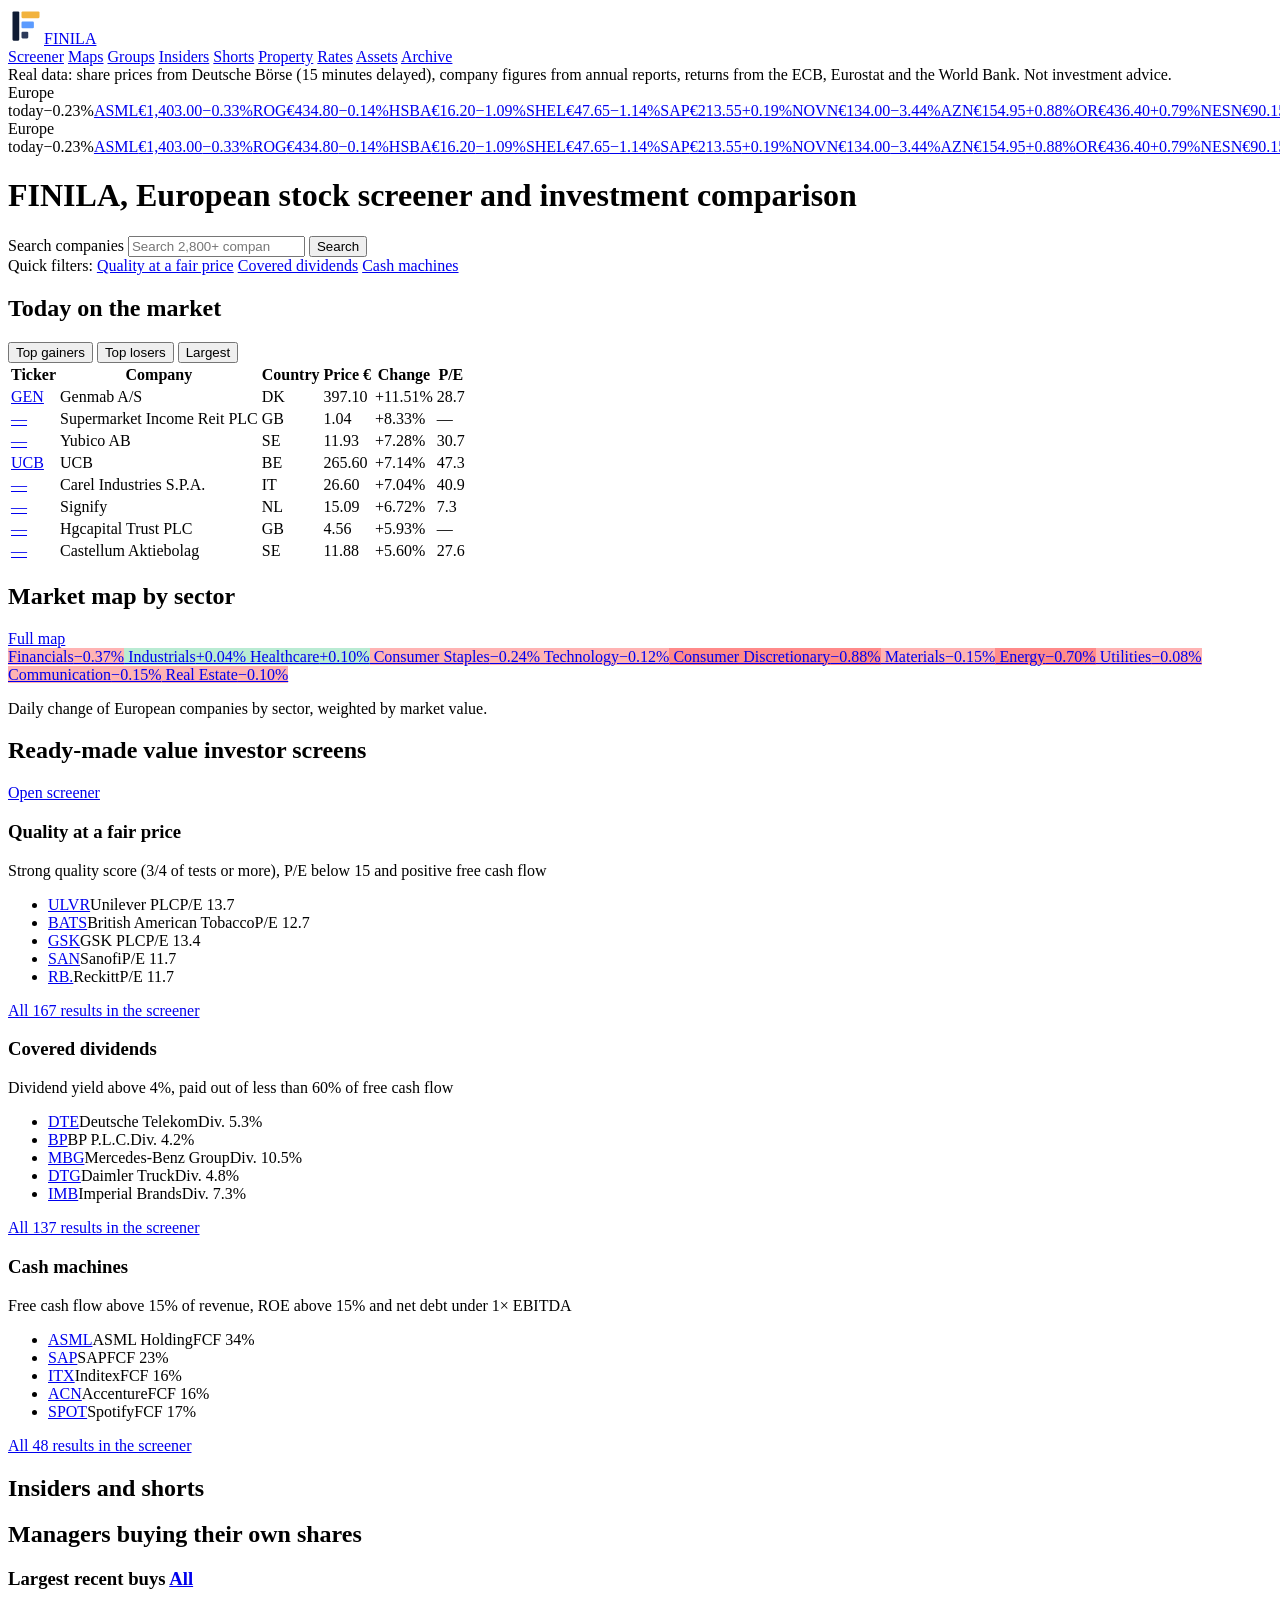
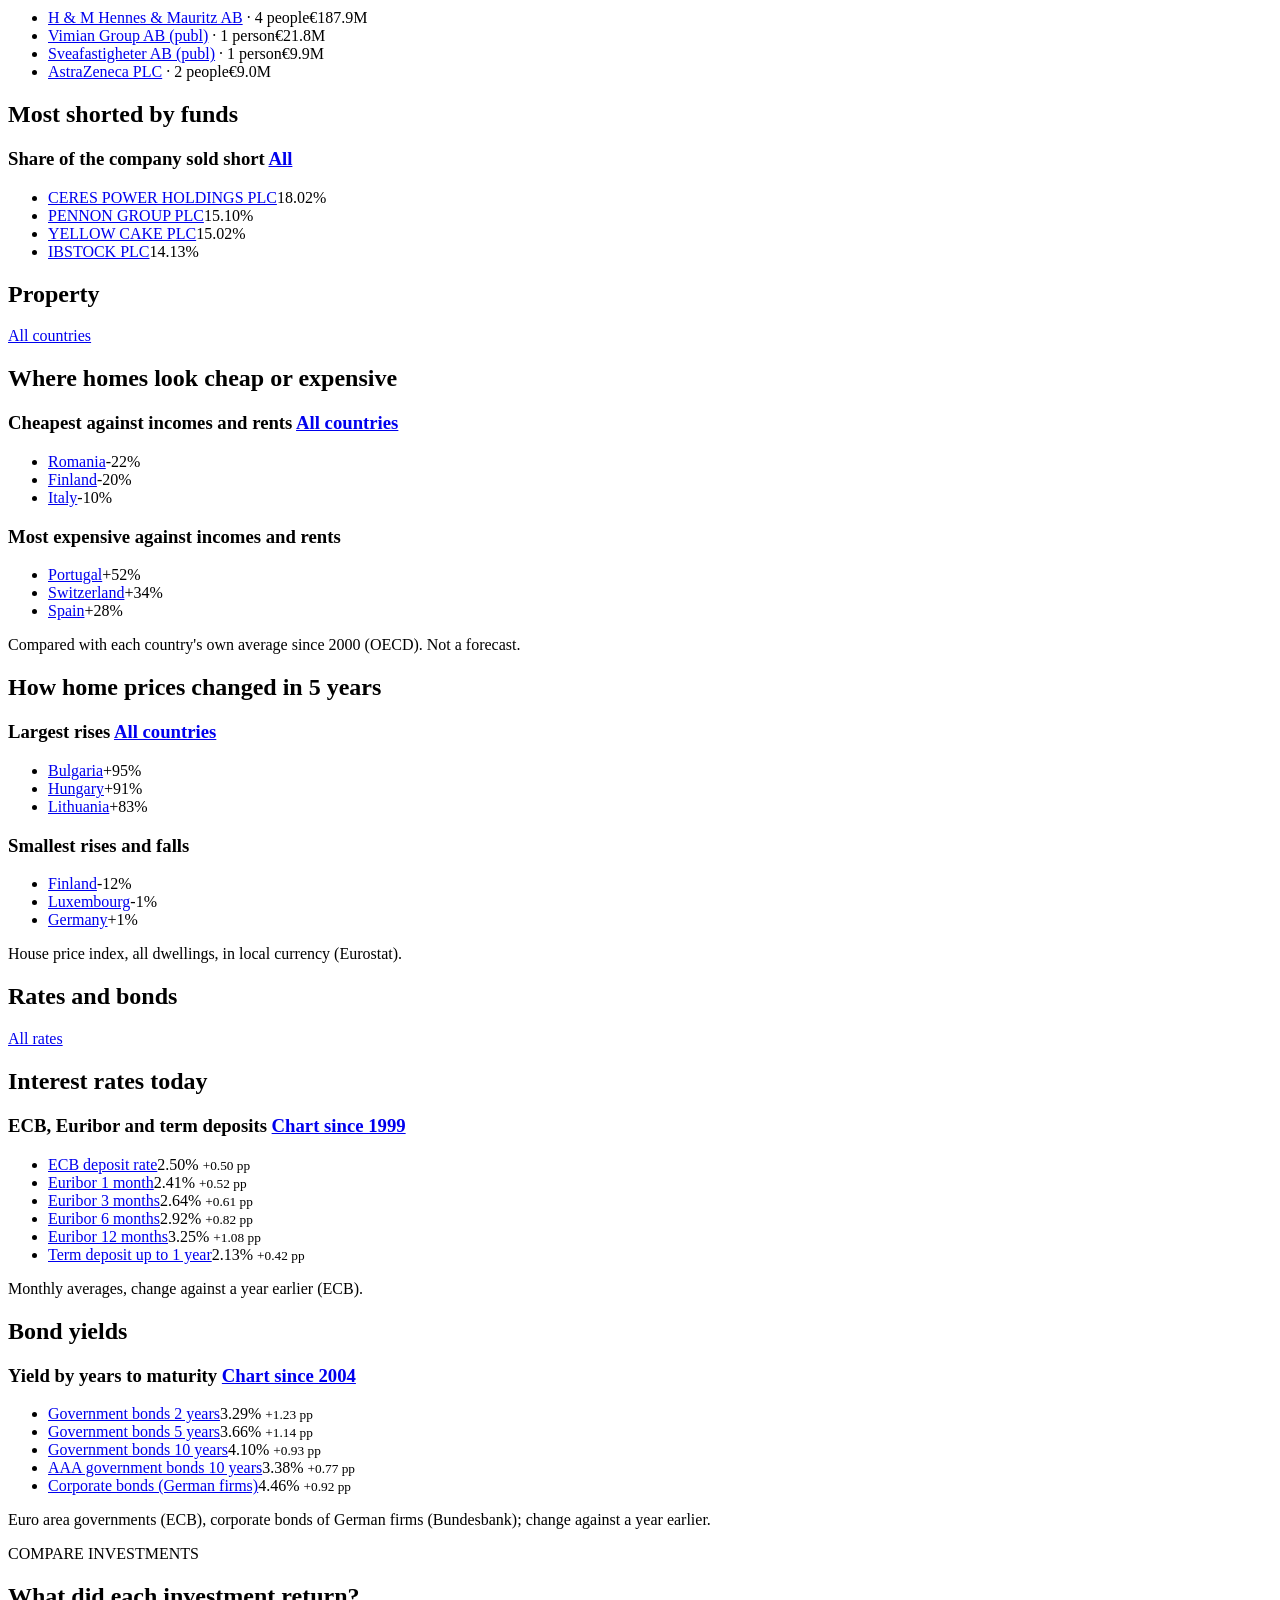
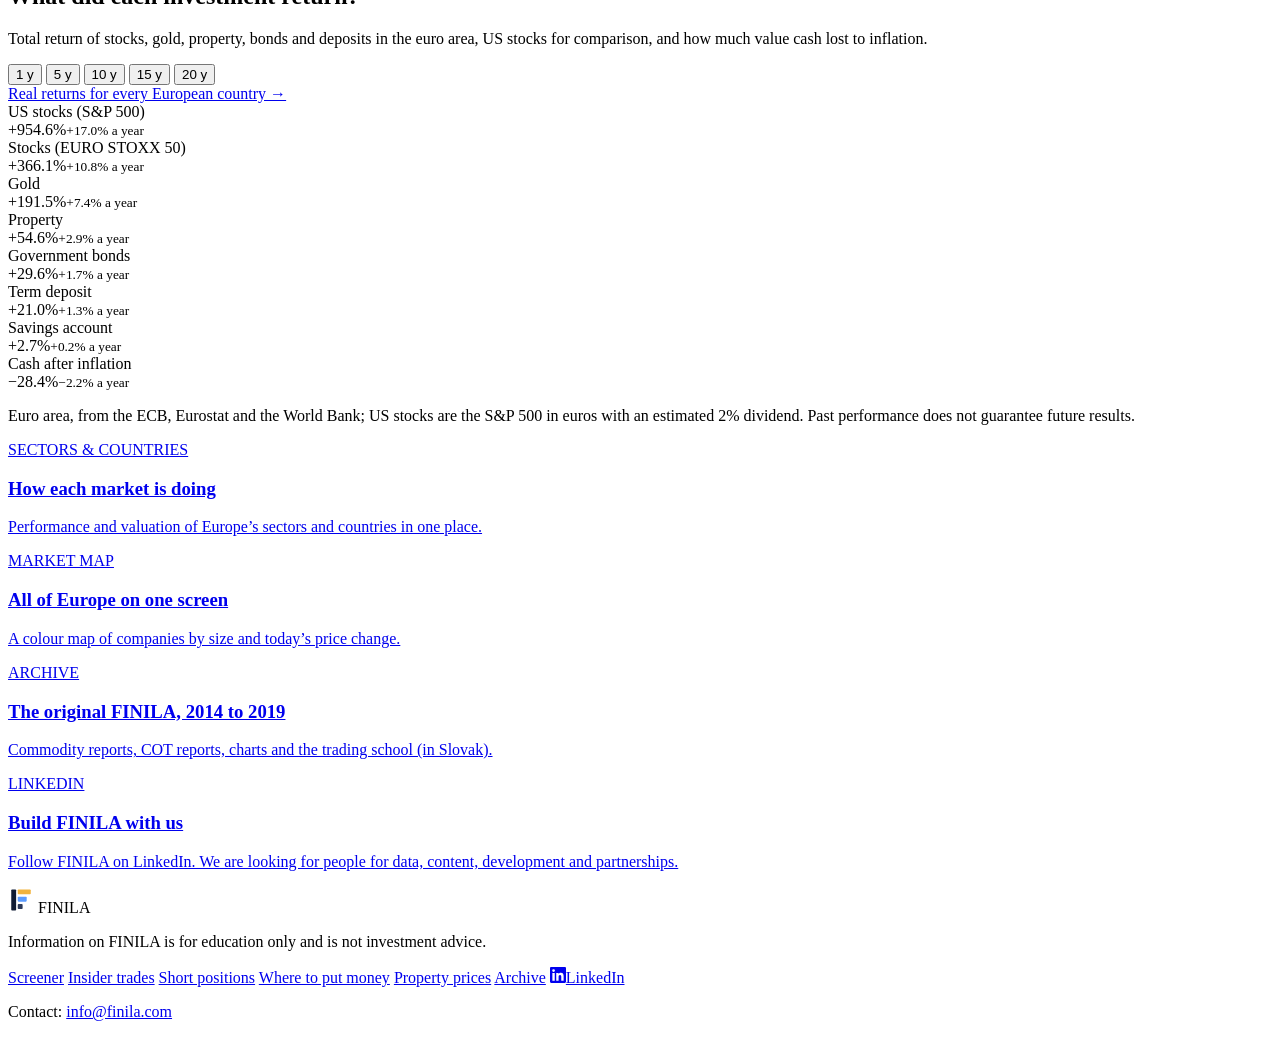
==== index.html @ 83980b2e "Say 2,800+ companies (screener) and 2,000+ (map) in page titles and Google descriptions Co-Authored-" ====
<!DOCTYPE html>
<html lang="en">
<head>
  <meta charset="UTF-8">
  <meta name="viewport" content="width=device-width, initial-scale=1.0">
  <title>FINILA: European Stock Screener, Property, Assets &amp; Investment Comparison</title>
  <meta name="description" content="Investments in Europe compared: screener for 2,800+ stocks, market maps and charts, property prices, bond yields, deposit rates and other assets. Official financial data, updated daily.">
  <link rel="canonical" href="https://www.finila.com/">
  <meta property="og:type" content="website">
  <meta property="og:site_name" content="FINILA">
  <meta property="og:url" content="https://www.finila.com/">
  <meta property="og:title" content="FINILA: European Stock Screener, Property, Assets &amp; Investment Comparison">
  <meta property="og:image" content="https://www.finila.com/css/og-image.png">
  <meta property="og:image:width" content="1200">
  <meta property="og:image:height" content="630">
  <meta name="twitter:card" content="summary_large_image">
  <meta property="og:description" content="Investments in Europe compared: screener for 2,800+ stocks, market maps and charts, property prices, bond yields, deposit rates and other assets. Official financial data, updated daily.">
  <script type="application/ld+json">{"@context":"https://schema.org","@graph":[{"@type":"WebSite","name":"FINILA","url":"https://www.finila.com/","description":"Investments in Europe compared: screener for 2,800+ stocks, market maps and charts, property prices, bond yields, deposit rates and other assets. Official financial data, updated daily."},{"@type":"Organization","name":"FINILA","url":"https://www.finila.com/","logo":"https://www.finila.com/css/logo-512.png","email":"info@finila.com","sameAs":["https://www.linkedin.com/company/finila"]}]}</script>
  <link rel="icon" href="/favicon.ico" sizes="48x48">
  <link rel="icon" href="/css/favicon-96.png" type="image/png" sizes="96x96">
  <link rel="icon" href="/css/logo.svg" type="image/svg+xml">
  <link rel="apple-touch-icon" href="/css/apple-touch-icon.png">
  <link rel="preconnect" href="https://fonts.googleapis.com">
  <link href="https://fonts.googleapis.com/css2?family=IBM+Plex+Mono:wght@400;500;600&family=IBM+Plex+Sans:wght@400;500;600;700&display=swap" rel="stylesheet">
  <link rel="stylesheet" href="css/home.css">
  <link rel="stylesheet" href="css/header.css">
</head>
<body>

<header class="fh">
  <div class="fh-row">
    <a class="fh-logo" href="/" aria-label="FINILA home"><svg width="36" height="36" viewBox="0 0 64 64" aria-hidden="true"><rect x="8" y="6" width="12" height="52" rx="2" fill="#0F1B33"/><rect x="24" y="6" width="32" height="12" rx="2" fill="#F2B33D"/><rect x="24" y="24" width="22" height="12" rx="2" fill="#5B9BFF"/><rect x="24" y="42" width="12" height="12" rx="2" fill="#2C3A5A"/></svg>FINILA</a>
    <nav class="fh-nav" aria-label="Main menu">
      <a href="/screener">Screener</a>
      <a href="/map">Maps</a>
      <a href="/groups">Groups</a>
      <a href="/insiders">Insiders</a>
      <a href="/shorts">Shorts</a>
      <a href="/property">Property</a>
      <a href="/rates">Rates</a>
      <a href="/assets">Assets</a>
      <a href="/archiv/">Archive</a>
    </nav>
  </div>
</header>
<div class="h-real-banner">Real data: share prices from Deutsche Börse (15 minutes delayed), company figures from annual reports, returns from the ECB, Eurostat and the World Bank. Not investment advice.</div>

<div class="h-ticker"><div class="h-wrap h-ticker-row" id="ticker"></div></div>

<main class="h-wrap">
  <h1 class="sr-only">FINILA, European stock screener and investment comparison</h1>

  <section class="h-top">
    <div class="h-top-left">
      <form class="h-search" action="/screener" method="get" role="search">
        <label for="q" class="sr-only">Search companies</label>
        <input id="q" name="q" type="search" list="stock-list" autocomplete="off" placeholder="Search 2,800+ companies, e.g. ASML">
        <datalist id="stock-list"></datalist>
        <button type="submit">Search</button>
      </form>
      <div class="h-chips">
        <span>Quick filters:</span>
        <a href="#filtre" data-preset="quality">Quality at a fair price</a>
        <a href="#filtre" data-preset="dividend">Covered dividends</a>
        <a href="#filtre" data-preset="cash">Cash machines</a>
      </div>
      <div class="h-card h-movers">
        <div class="h-card-head">
          <h2>Today on the market</h2>
          <div class="h-tabs" role="tablist" aria-label="Market movers" id="tabs">
            <button type="button" role="tab" data-tab="up" class="on" aria-selected="true">Top gainers</button>
            <button type="button" role="tab" data-tab="down" aria-selected="false">Top losers</button>
            <button type="button" role="tab" data-tab="big" aria-selected="false">Largest</button>
          </div>
        </div>
        <div class="h-table-wrap">
          <table>
            <thead><tr><th>Ticker</th><th>Company</th><th>Country</th><th class="r">Price €</th><th class="r">Change</th><th class="r">P/E</th></tr></thead>
            <tbody id="movers"></tbody>
          </table>
        </div>
      </div>
    </div>

    <div class="h-card h-map">
      <div class="h-card-head">
        <h2>Market map by sector</h2>
        <a href="/map">Full map</a>
      </div>
      <div class="h-map-grid" id="sector-map"></div>
      <p class="h-note" id="map-note">Daily change of European companies by sector, weighted by market value.</p>
    </div>
  </section>

  <section class="h-section" id="filtre">
    <div class="h-section-head">
      <h2>Ready-made value investor screens</h2>
      <a href="/screener">Open screener</a>
    </div>
    <div class="h-presets" id="presets"></div>
  </section>

  <section class="h-section" id="insiders-shorts">
    <div class="h-section-head">
      <h2>Insiders and shorts</h2>
    </div>
    <div class="h-split">
      <div class="h-card h-data">
        <div class="h-card-head"><h2>Managers buying their own shares</h2></div>
        <h3 class="h-data-h">Largest recent buys <a href="/insiders">All</a></h3>
        <ul class="h-list" id="insider-list"></ul>
      </div>
      <div class="h-card h-data">
        <div class="h-card-head"><h2>Most shorted by funds</h2></div>
        <h3 class="h-data-h">Share of the company sold short <a href="/shorts">All</a></h3>
        <ul class="h-list" id="short-list"></ul>
      </div>
    </div>
  </section>

  <section class="h-section" id="property">
    <div class="h-section-head">
      <h2>Property</h2>
      <a href="/property">All countries</a>
    </div>
    <div class="h-split">
    <div class="h-card h-data">
      <div class="h-card-head">
        <h2>Where homes look cheap or expensive</h2>
      </div>
      <h3 class="h-data-h">Cheapest against incomes and rents <a href="/property">All countries</a></h3>
      <ul class="h-list" id="home-cheap"></ul>
      <h3 class="h-data-h">Most expensive against incomes and rents</h3>
      <ul class="h-list" id="home-dear"></ul>
      <p class="h-note">Compared with each country's own average since 2000 (OECD). Not a forecast.</p>
    </div>
    <div class="h-card h-data">
      <div class="h-card-head">
        <h2>How home prices changed in 5 years</h2>
      </div>
      <h3 class="h-data-h">Largest rises <a href="/property">All countries</a></h3>
      <ul class="h-list" id="home-up"></ul>
      <h3 class="h-data-h">Smallest rises and falls</h3>
      <ul class="h-list" id="home-down"></ul>
      <p class="h-note">House price index, all dwellings, in local currency (Eurostat).</p>
    </div>
    </div>
  </section>

  <section class="h-section" id="rates">
    <div class="h-section-head">
      <h2>Rates and bonds</h2>
      <a href="/rates">All rates</a>
    </div>
    <div class="h-split">
    <div class="h-card h-data">
      <div class="h-card-head">
        <h2>Interest rates today</h2>
      </div>
      <h3 class="h-data-h">ECB, Euribor and term deposits <a href="/rates">Chart since 1999</a></h3>
      <ul class="h-list" id="rates-money"></ul>
      <p class="h-note">Monthly averages, change against a year earlier (ECB).</p>
    </div>
    <div class="h-card h-data">
      <div class="h-card-head">
        <h2>Bond yields</h2>
      </div>
      <h3 class="h-data-h">Yield by years to maturity <a href="/rates">Chart since 2004</a></h3>
      <ul class="h-list" id="rates-bonds"></ul>
      <p class="h-note">Euro area governments (ECB), corporate bonds of German firms (Bundesbank); change against a year earlier.</p>
    </div>
    </div>
  </section>

  <section class="h-section" id="porovnanie">
    <div class="h-card h-compare">
      <div class="h-compare-intro">
        <div class="h-eyebrow">COMPARE INVESTMENTS</div>
        <h2>What did each investment return?</h2>
        <p>Total return of stocks, gold, property, bonds and deposits in the euro area, US stocks for comparison, and how much value cash lost to inflation.</p>
        <div class="h-periods" role="group" aria-label="Period" id="periods">
          <button type="button" data-years="1">1 y</button>
          <button type="button" data-years="5">5 y</button>
          <button type="button" data-years="10">10 y</button>
          <button type="button" data-years="15" class="on">15 y</button>
          <button type="button" data-years="20">20 y</button>
        </div>
        <a class="h-compare-more" href="/assets">Real returns for every European country &rarr;</a>
      </div>
      <div class="h-compare-bars">
        <div id="compare"></div>
        <p class="h-note" id="compare-note">Euro area, from the ECB, Eurostat and the World Bank; US stocks are the S&amp;P 500 in euros with an estimated 2% dividend. Past performance does not guarantee future results.</p>
      </div>
    </div>
  </section>

  <section class="h-section h-tiles">
    <a class="h-card h-tile" href="/groups">
      <div class="h-eyebrow blue">SECTORS &amp; COUNTRIES</div>
      <h3>How each market is doing</h3>
      <p>Performance and valuation of Europe’s sectors and countries in one place.</p>
    </a>
    <a class="h-card h-tile" href="/map">
      <div class="h-eyebrow blue">MARKET MAP</div>
      <h3>All of Europe on one screen</h3>
      <p>A colour map of companies by size and today’s price change.</p>
    </a>
    <a class="h-card h-tile" href="/archiv/">
      <div class="h-eyebrow blue">ARCHIVE</div>
      <h3>The original FINILA, 2014 to 2019</h3>
      <p>Commodity reports, COT reports, charts and the trading school (in Slovak).</p>
    </a>
    <a class="h-card h-tile" href="https://www.linkedin.com/company/finila" target="_blank" rel="noopener">
      <div class="h-eyebrow blue">LINKEDIN</div>
      <h3>Build FINILA with us</h3>
      <p>Follow FINILA on LinkedIn. We are looking for people for data, content, development and partnerships.</p>
    </a>
  </section>
</main>

<footer class="h-footer">
  <div class="h-wrap h-footer-row">
    <div class="h-footer-brand">
      <div class="h-logo small">
        <svg width="26" height="26" viewBox="0 0 64 64" aria-hidden="true"><rect x="8" y="6" width="12" height="52" rx="2" fill="#0F1B33"/><rect x="24" y="6" width="32" height="12" rx="2" fill="#F2B33D"/><rect x="24" y="24" width="22" height="12" rx="2" fill="#5B9BFF"/><rect x="24" y="42" width="12" height="12" rx="2" fill="#2C3A5A"/></svg>
        FINILA
      </div>
      <p>Information on FINILA is for education only and is not investment advice.</p>
    </div>
    <div class="h-footer-side">
      <nav class="h-footer-nav" aria-label="Footer">
        <a href="/screener">Screener</a>
        <a href="/insiders">Insider trades</a>
        <a href="/shorts">Short positions</a>
        <a href="/assets">Where to put money</a>
        <a href="/property">Property prices</a>
        <a href="/archiv/">Archive</a>
        <a href="https://www.linkedin.com/company/finila" target="_blank" rel="noopener"><svg class="h-li" width="16" height="16" viewBox="0 0 24 24" aria-hidden="true"><path fill="currentColor" d="M20.45 20.45h-3.56v-5.57c0-1.33-.02-3.04-1.85-3.04-1.86 0-2.14 1.45-2.14 2.94v5.67H9.35V9h3.41v1.56h.05c.48-.9 1.64-1.85 3.37-1.85 3.6 0 4.27 2.37 4.27 5.46v6.28zM5.34 7.43a2.06 2.06 0 1 1 0-4.13 2.06 2.06 0 0 1 0 4.13zM7.12 20.45H3.56V9h3.56v11.45zM22.22 0H1.77C.79 0 0 .77 0 1.73v20.54C0 23.23.79 24 1.77 24h20.45c.98 0 1.78-.77 1.78-1.73V1.73C24 .77 23.2 0 22.22 0z"/></svg>LinkedIn</a>
      </nav>
      <p class="h-footer-contact">Contact: <a href="mailto:info@finila.com">info@finila.com</a></p>
    </div>
  </div>
</footer>

<script src="js/home.js"></script>
<script src="js/analytics.js" defer></script>
</body>
</html>
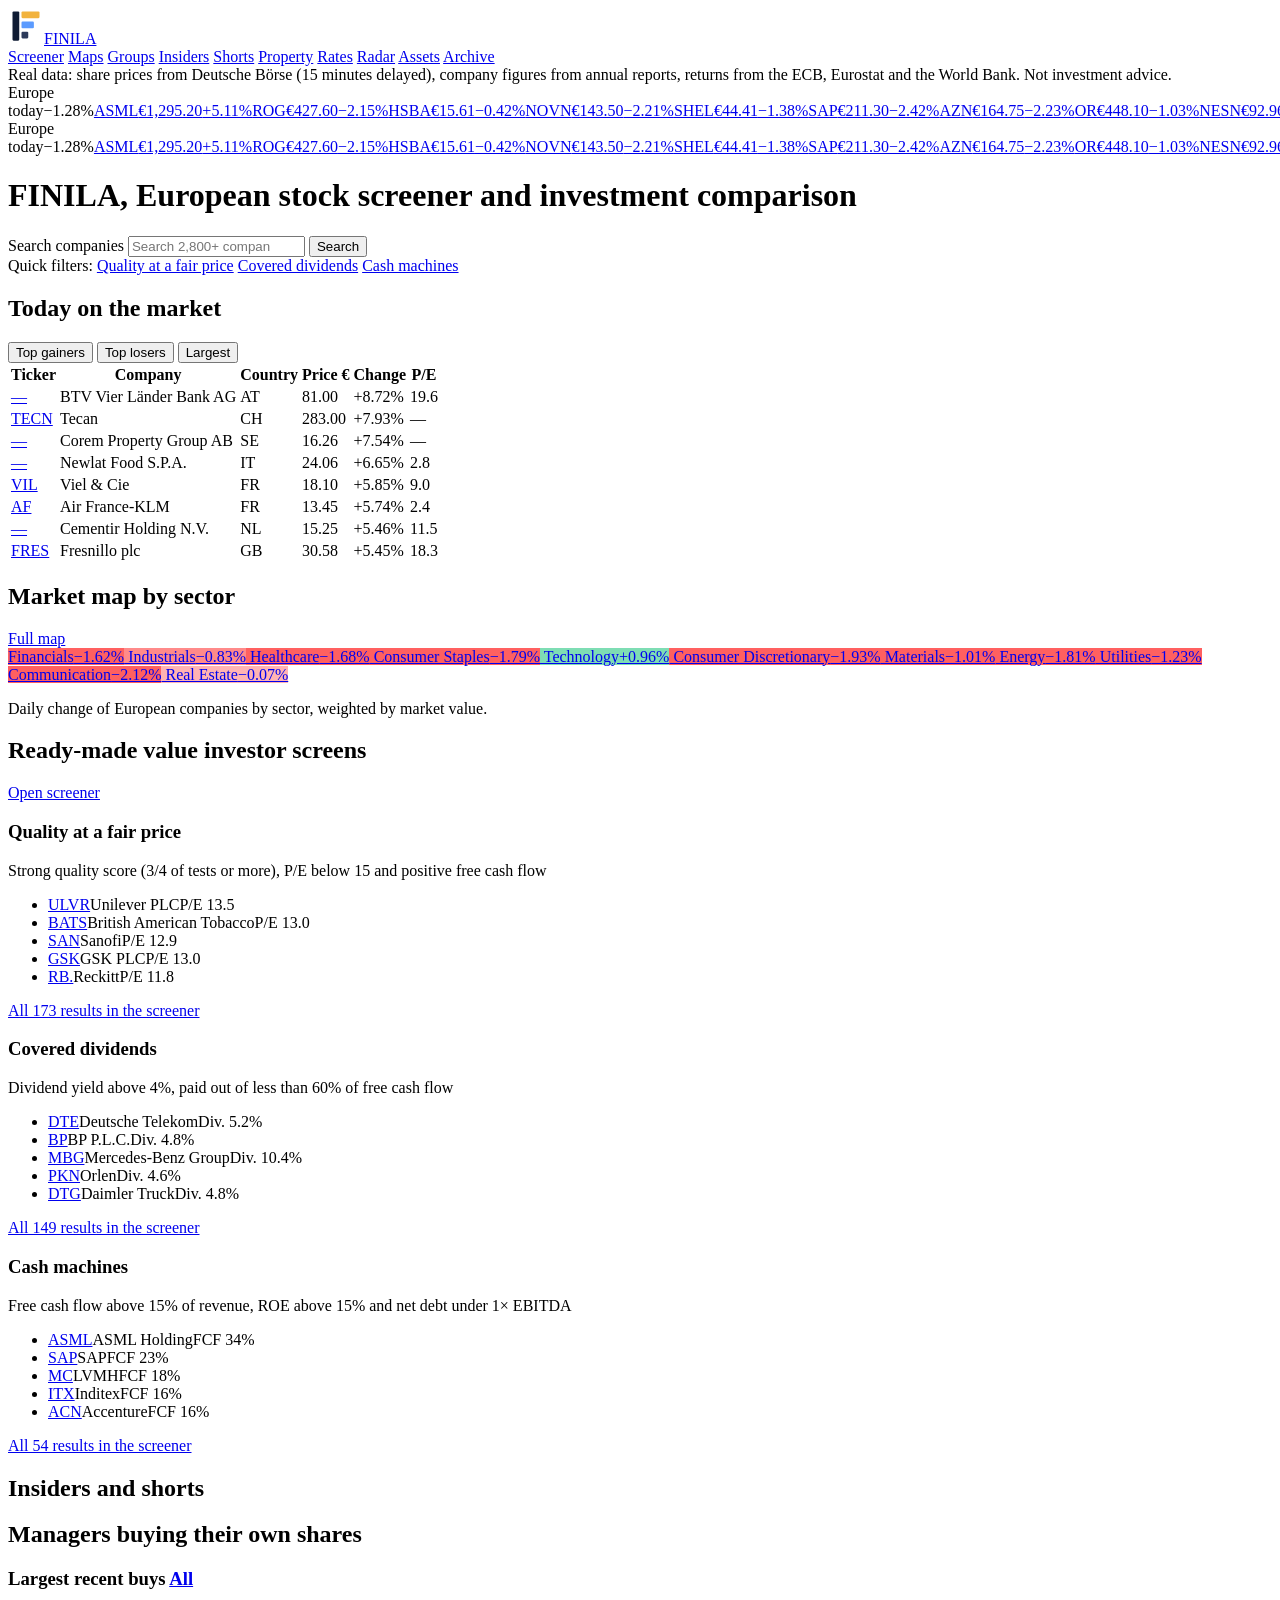
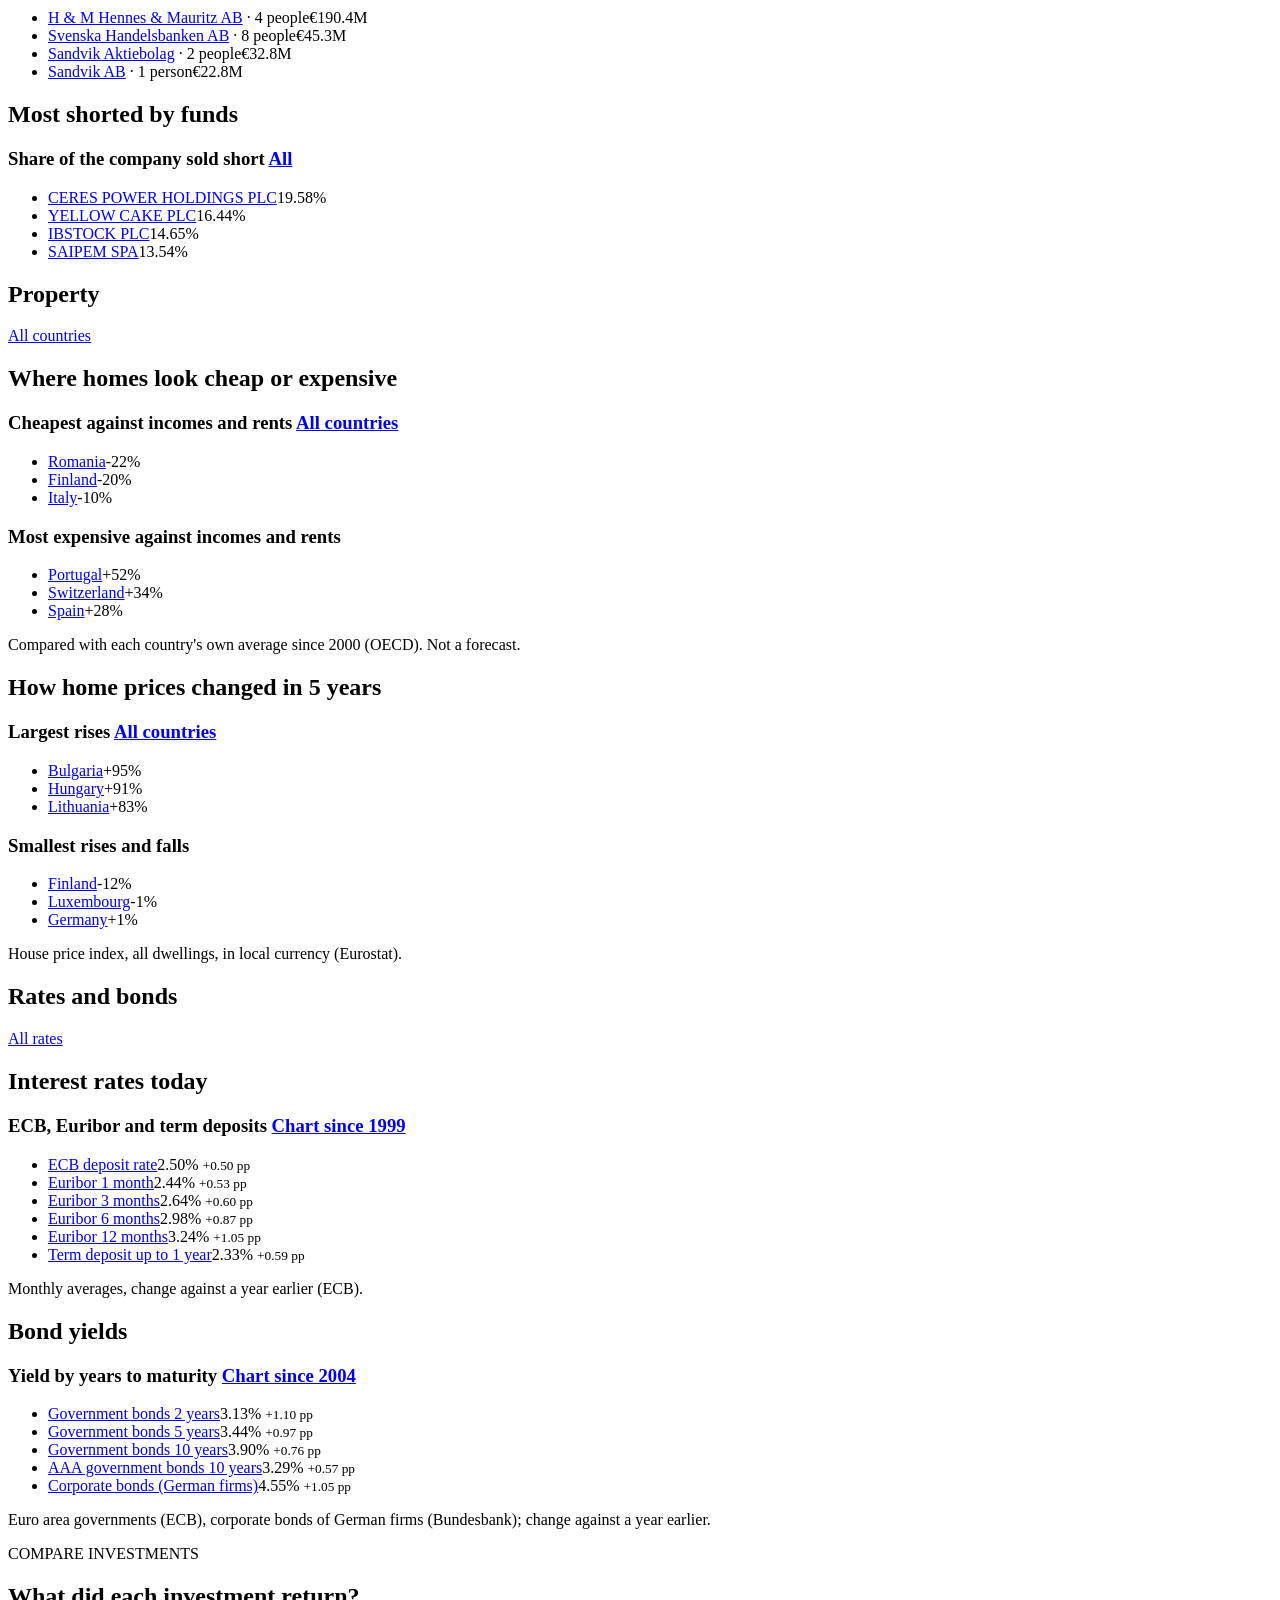
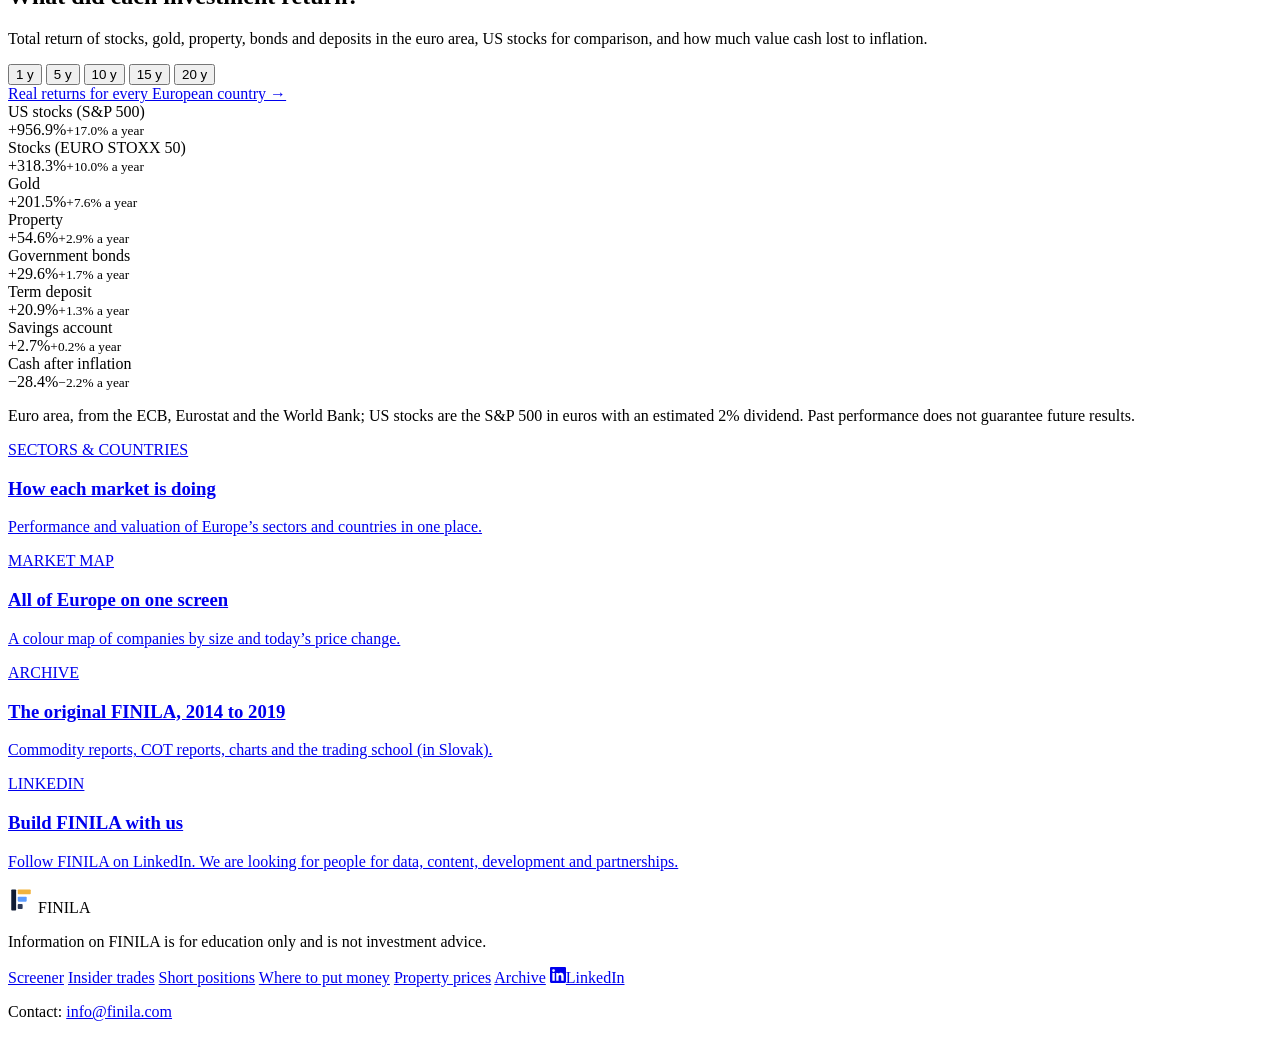
==== commit a2aced8c: "Market Radar: /radar overview and one page per indicator Builds radar.html, radar-pages/<indicator>." ====
--- a/index.html
+++ b/index.html
@@ -38,6 +38,7 @@
       <a href="/shorts">Shorts</a>
       <a href="/property">Property</a>
       <a href="/rates">Rates</a>
+      <a href="/radar">Radar</a>
       <a href="/assets">Assets</a>
       <a href="/archiv/">Archive</a>
     </nav>
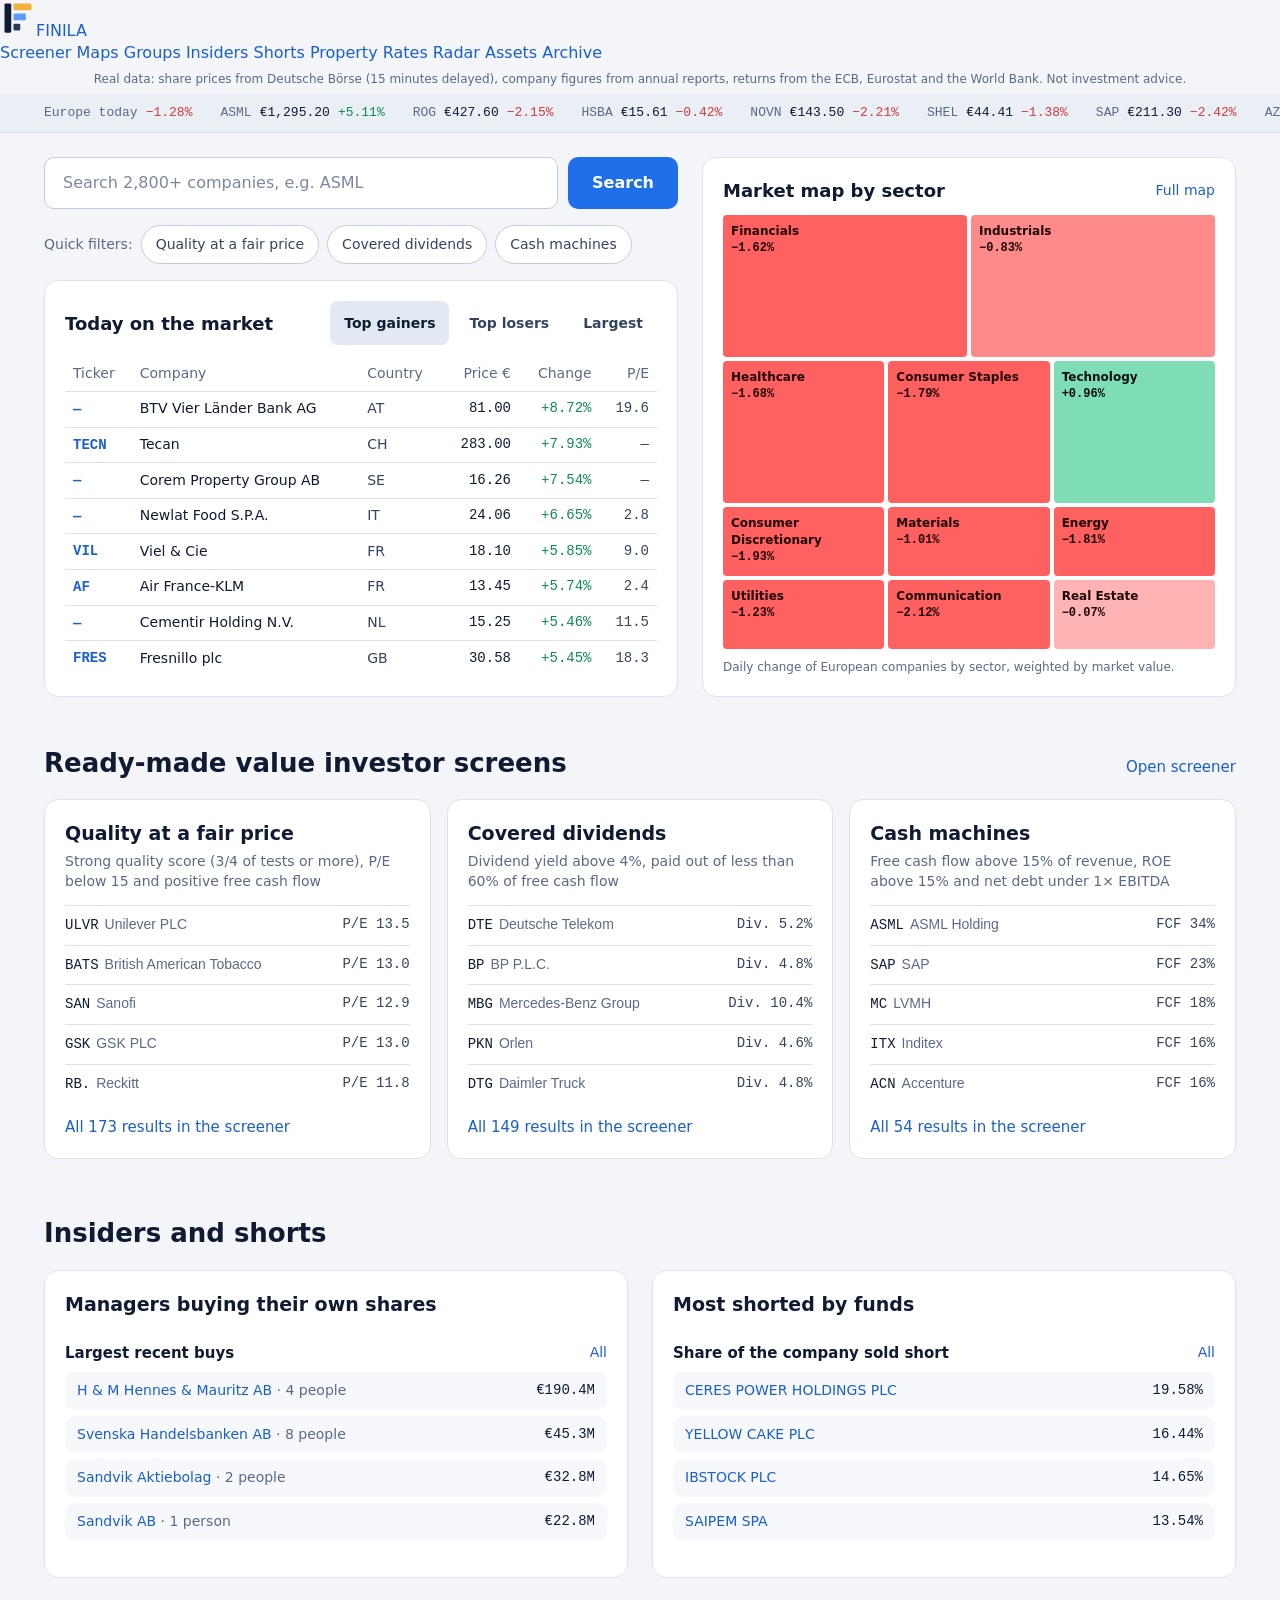
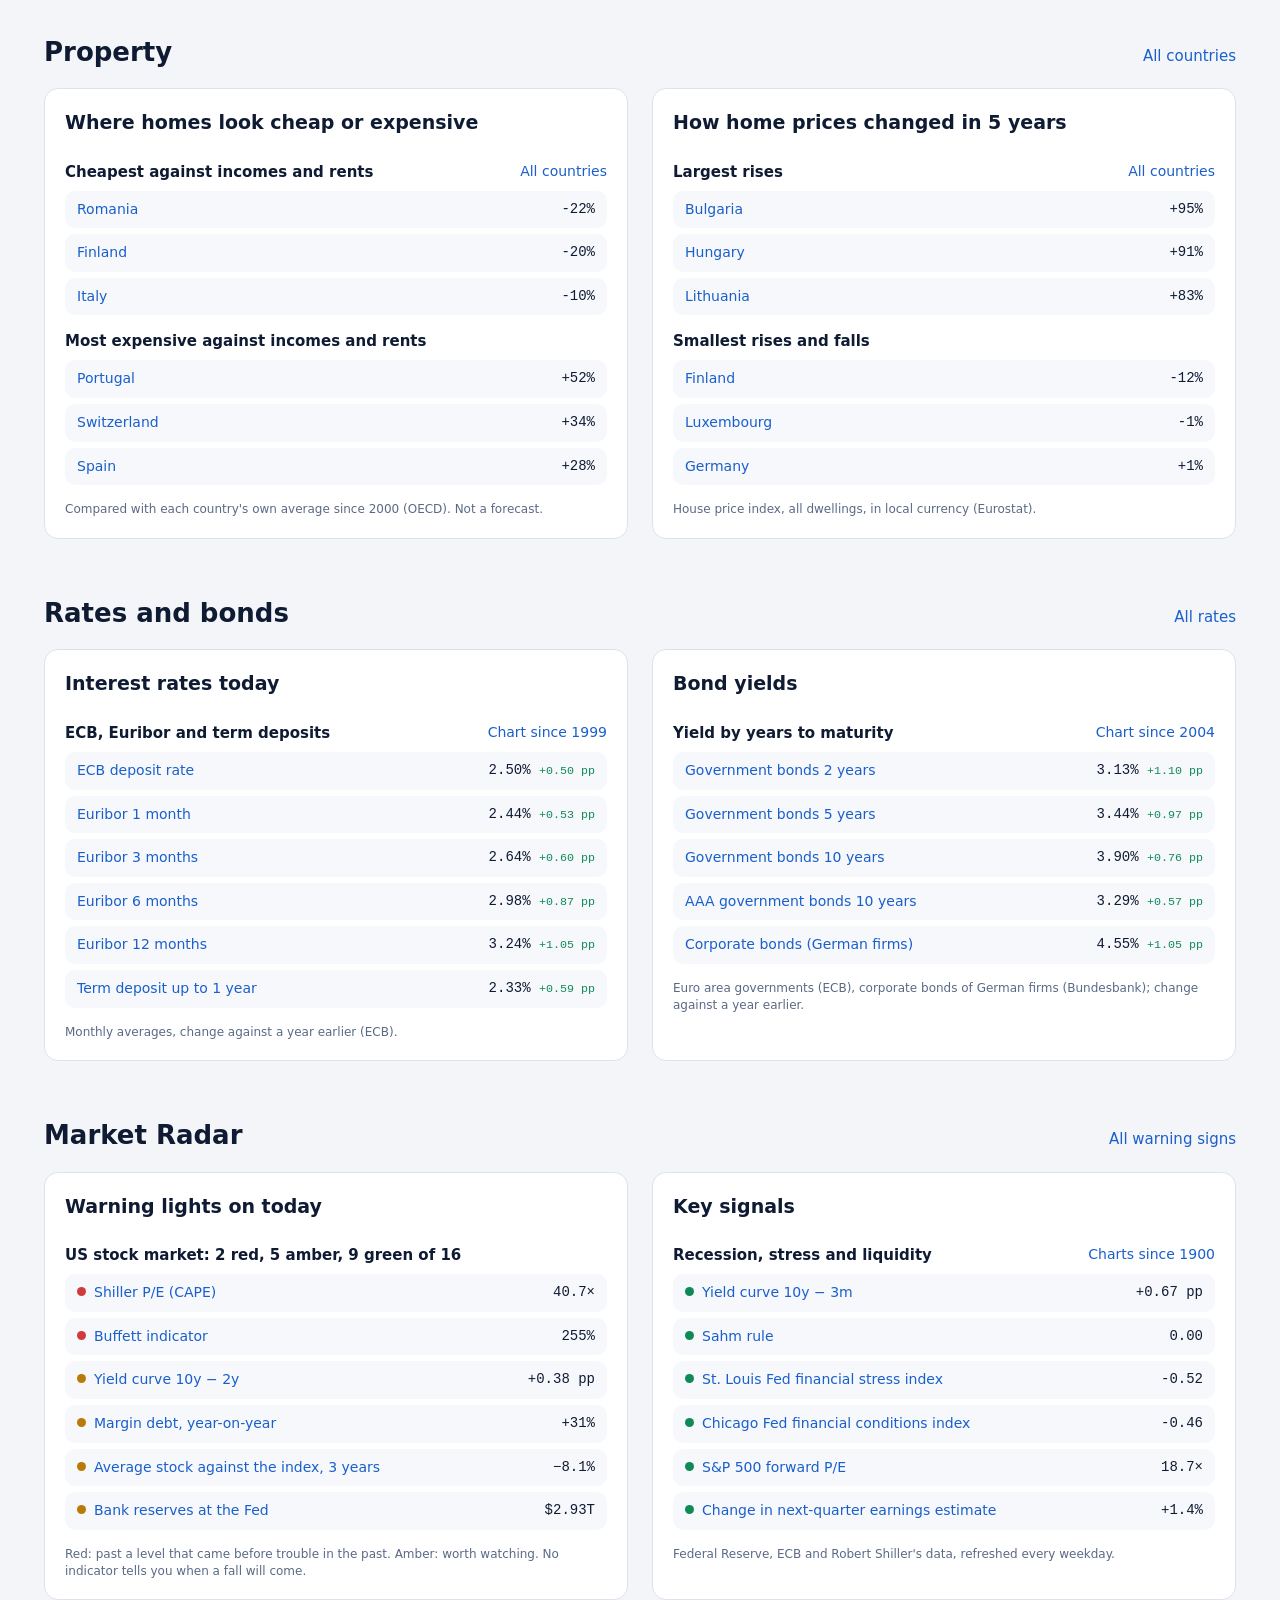
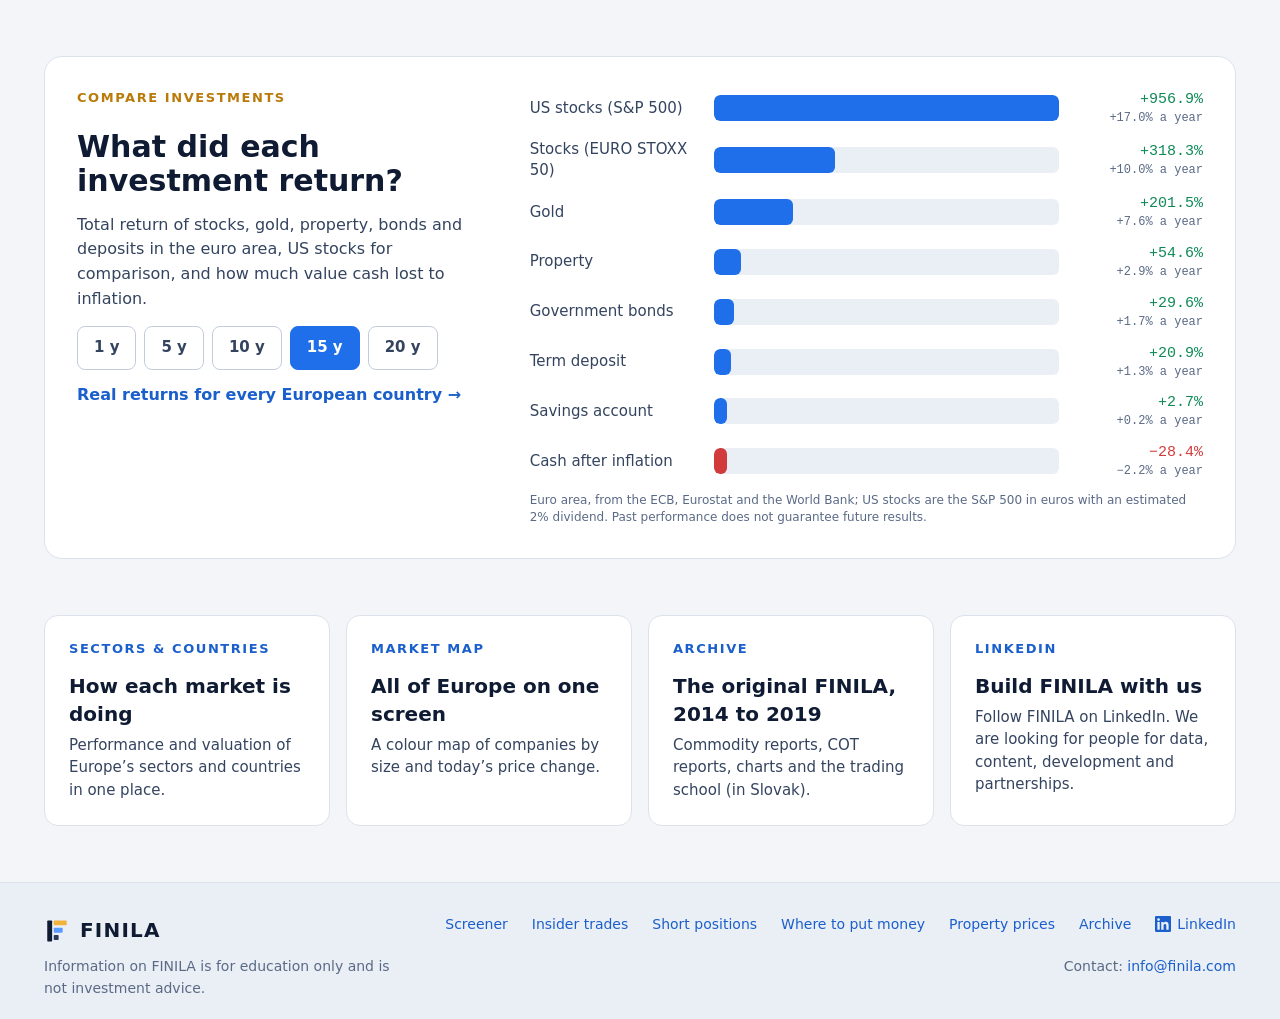
==== commit b4ac6c10: "Homepage: Market Radar block (warning lights on today and key signals) Co-Authored-By: Claude Opus 5" ====
--- a/index.html
+++ b/index.html
@@ -173,6 +173,31 @@
     </div>
   </section>
 
+  <section class="h-section" id="radar">
+    <div class="h-section-head">
+      <h2>Market Radar</h2>
+      <a href="/radar">All warning signs</a>
+    </div>
+    <div class="h-split">
+    <div class="h-card h-data">
+      <div class="h-card-head">
+        <h2>Warning lights on today</h2>
+      </div>
+      <h3 class="h-data-h" id="radar-count">US stock market</h3>
+      <ul class="h-list" id="radar-warn"></ul>
+      <p class="h-note">Red: past a level that came before trouble in the past. Amber: worth watching. No indicator tells you when a fall will come.</p>
+    </div>
+    <div class="h-card h-data">
+      <div class="h-card-head">
+        <h2>Key signals</h2>
+      </div>
+      <h3 class="h-data-h">Recession, stress and liquidity <a href="/radar">Charts since 1900</a></h3>
+      <ul class="h-list" id="radar-key"></ul>
+      <p class="h-note">Federal Reserve, ECB and Robert Shiller's data, refreshed every weekday.</p>
+    </div>
+    </div>
+  </section>
+
   <section class="h-section" id="porovnanie">
     <div class="h-card h-compare">
       <div class="h-compare-intro">
--- a/css/home.css
+++ b/css/home.css
@@ -0,0 +1,218 @@
+/* ═══════════════════════════════════════════════
+   FINILA — homepage
+   ═══════════════════════════════════════════════ */
+
+*, *::before, *::after { box-sizing: border-box; }
+
+:root {
+  --bg:      #F3F5F9;
+  --bg-alt:  #EAEEF5;
+  --card:    #FFFFFF;
+  --card2:   #F6F8FB;
+  --line:    #DCE2EC;
+  --line2:   #C3CCDB;
+  --text:    #0F1B33;
+  --text2:   #34445F;
+  --muted:   #5A6A86;
+  --blue:    #1F6FEB;
+  --blue2:   #1A5FCC;
+  --amber:   #B97A0A;
+  --up:      #0F8A57;
+  --down:    #D23B3B;
+  --on-blue: #FFFFFF;
+  --real-bg: #E3F5EC;
+  --real-text: #0B5E3B;
+  --real-line: #A9DBC3;
+  --mono:    'IBM Plex Mono', ui-monospace, monospace;
+}
+
+html, body { margin: 0; }
+body {
+  background: var(--bg);
+  color: var(--text);
+  font-family: 'IBM Plex Sans', system-ui, sans-serif;
+  font-size: 16px;
+  line-height: 1.4;
+}
+a { color: var(--blue2); text-decoration: none; }
+a:hover { color: #0F4FB0; }
+h1, h2, h3, p { margin: 0; }
+
+.sr-only { position: absolute; width: 1px; height: 1px; overflow: hidden; clip: rect(0 0 0 0); white-space: nowrap; }
+.h-wrap { max-width: 1240px; margin: 0 auto; padding: 0 24px; }
+
+/* ── Header ─────────────────────────────────── */
+.h-logo { display: flex; align-items: center; gap: 12px; color: var(--text); font-size: 30px; font-weight: 700; letter-spacing: 0.06em; }
+.h-logo.small { font-size: 20px; gap: 10px; margin-bottom: 10px; }
+
+.demo-banner { background: #FFF4D6; color: #6B4A00; font-size: 13px; text-align: center; padding: 6px 12px; border-bottom: 1px solid #F0D58A; }
+
+/* ── Ticker bar ─────────────────────────────── */
+.h-ticker { background: var(--bg-alt); border-bottom: 1px solid var(--line); overflow: hidden; }
+.h-ticker-row { display: flex; width: max-content; padding-top: 10px; padding-bottom: 10px; font-family: var(--mono); font-size: 13px; white-space: nowrap; animation: h-ticker 90s linear infinite; }
+.h-ticker-row:hover { animation-play-state: paused; }
+.h-ticker-set { display: flex; gap: 28px; padding-right: 28px; }
+.h-ticker-set a { color: var(--text); }
+.h-ticker-set a:hover .name { color: var(--blue); }
+@keyframes h-ticker { from { transform: translateX(0); } to { transform: translateX(-50%); } }
+@media (prefers-reduced-motion: reduce) { .h-ticker { overflow-x: auto; scrollbar-width: none; } .h-ticker-row { animation: none; } .h-ticker-set[aria-hidden] { display: none; } }
+.h-ticker-row .name { color: var(--muted); margin-right: 8px; }
+.h-ticker-row .chg { margin-left: 8px; }
+
+.up { color: var(--up); }
+.down { color: var(--down); }
+
+/* ── Cards & sections ───────────────────────── */
+.h-card { background: var(--card); border: 1px solid var(--line); border-radius: 14px; padding: 20px; }
+.h-card-head { display: flex; flex-wrap: wrap; justify-content: space-between; align-items: center; gap: 10px; margin-bottom: 12px; }
+.h-card-head h2 { font-size: 18px; font-weight: 600; }
+.h-card-head a { font-size: 14px; }
+.h-section { padding-bottom: 56px; }
+.h-section-head { display: flex; flex-wrap: wrap; justify-content: space-between; align-items: baseline; gap: 8px; margin-bottom: 18px; }
+.h-section-head h2 { font-size: 26px; font-weight: 700; }
+.h-section-head a { font-size: 15px; }
+.h-eyebrow { font-size: 13px; font-weight: 600; letter-spacing: 0.12em; color: var(--amber); margin-bottom: 8px; }
+.h-eyebrow.blue { color: var(--blue2); }
+.h-note { font-size: 12px; color: var(--muted); margin-top: 10px; }
+
+/* ── Top: search, chips, indices, map ───────── */
+.h-top { display: flex; flex-wrap: wrap; gap: 24px; padding: 24px 0 48px; }
+.h-top-left { flex: 1 1 520px; min-width: 0; display: flex; flex-direction: column; gap: 16px; }
+.h-map { flex: 1 1 420px; min-width: 0; display: flex; flex-direction: column; }
+
+.h-search { display: flex; flex-wrap: wrap; gap: 10px; }
+.h-search input {
+  flex: 1 1 300px; min-width: 0; height: 52px; padding: 0 18px;
+  border-radius: 10px; border: 1px solid var(--line2); background: var(--card);
+  color: var(--text); font: inherit; font-size: 16px;
+}
+.h-search input::placeholder { color: #7A889F; }
+.h-search input:focus { outline: 2px solid var(--blue); outline-offset: 1px; }
+.h-search button {
+  height: 52px; padding: 0 24px; border-radius: 10px; border: 0;
+  background: var(--blue); color: #FFFFFF; font: inherit; font-size: 16px; font-weight: 600; cursor: pointer;
+}
+
+.h-chips { display: flex; flex-wrap: wrap; gap: 8px; align-items: center; }
+.h-chips span { font-size: 14px; color: var(--muted); }
+.h-chips a { font-size: 14px; color: var(--text2); background: var(--card); border: 1px solid var(--line2); border-radius: 999px; padding: 9px 14px; }
+.h-chips a:hover { border-color: var(--blue); color: var(--text); }
+
+.h-index-cards { display: grid; grid-template-columns: repeat(3, minmax(0, 1fr)); gap: 10px; flex-grow: 1; }
+.h-cards-head { display: flex; justify-content: space-between; align-items: baseline; margin: 6px 0 -4px; }
+.h-cards-head h3 { font-size: 16px; font-weight: 600; }
+.h-cards-head a { font-size: 14px; }
+.h-index-cards a { display: flex; flex-direction: column; justify-content: flex-start; gap: 4px; background: var(--card); border: 1px solid var(--line); border-radius: 12px; padding: 14px; color: var(--text); }
+.h-index-cards a:hover { border-color: var(--line2); }
+.h-index-cards .name { font-size: 13px; color: var(--muted); }
+.h-index-cards .val { font-family: var(--mono); font-size: 20px; font-weight: 600; }
+.h-index-cards .val { margin-top: 6px; }
+.h-index-cards .sub { font-size: 13px; color: var(--text2); line-height: 1.35; }
+.h-index-cards .when { margin-top: auto; padding-top: 4px; font-size: 12px; color: var(--muted); }
+
+.h-map-grid { display: grid; grid-template-columns: repeat(6, minmax(0, 1fr)); grid-auto-rows: minmax(54px, 1fr); gap: 4px; flex: 1 1 auto; }
+.h-map-grid a { border-radius: 4px; padding: 8px; font-size: 12px; font-weight: 600; overflow: hidden; color: #08110C; }
+.h-map-grid a.neg { color: #200606; }
+.h-map-grid a span { display: block; font-family: var(--mono); }
+.h-map-grid .big { grid-column: span 3; grid-row: span 2; }
+.h-map-grid .mid { grid-column: span 2; grid-row: span 2; }
+.h-map-grid .sm  { grid-column: span 2; }
+
+/* ── Presets ────────────────────────────────── */
+.h-presets { display: grid; grid-template-columns: repeat(auto-fit, minmax(300px, 1fr)); gap: 16px; }
+.h-preset { display: flex; flex-direction: column; gap: 14px; }
+.h-preset h3 { font-size: 19px; font-weight: 600; }
+.h-preset .rule { font-size: 14px; color: var(--muted); margin-top: 4px; line-height: 1.45; }
+.h-preset ul { list-style: none; margin: 0; padding: 0; font-family: var(--mono); font-size: 14px; }
+.h-preset li { display: flex; justify-content: space-between; gap: 12px; padding: 9px 0; border-top: 1px solid var(--line); }
+.h-preset li a { color: var(--text); }
+.h-preset li .nm { color: var(--muted); font-family: 'IBM Plex Sans', sans-serif; margin-left: 6px; }
+.h-preset li .metric { color: var(--text2); white-space: nowrap; }
+.h-preset .more { font-size: 15px; font-weight: 500; margin-top: auto; }
+.h-preset.flash { border-color: var(--amber); }
+
+/* ── Comparison ─────────────────────────────── */
+.h-compare { display: flex; flex-wrap: wrap; gap: 36px; padding: 32px; border-radius: 18px; }
+.h-compare-intro { flex: 1 1 320px; min-width: 0; display: flex; flex-direction: column; gap: 14px; }
+.h-compare-intro h2 { font-size: 30px; line-height: 1.15; font-weight: 700; }
+.h-compare-intro p { font-size: 16px; line-height: 1.55; color: var(--text2); }
+.h-compare-more { font-size: 16px; font-weight: 600; }
+.h-compare-bars { flex: 2 1 480px; min-width: 0; }
+.h-periods { display: flex; gap: 8px; flex-wrap: wrap; }
+.h-periods button, .h-tabs button {
+  height: 44px; padding: 0 16px; border-radius: 8px; font: inherit; font-size: 15px; font-weight: 600; cursor: pointer;
+  border: 1px solid var(--line2); background: var(--card); color: var(--text2);
+}
+.h-periods button.on { background: var(--blue); border-color: var(--blue); color: #FFFFFF; }
+.h-bar { display: grid; grid-template-columns: 170px minmax(0, 1fr) 130px; gap: 14px; align-items: center; font-size: 15px; margin-bottom: 12px; }
+.h-bar .label { color: var(--text2); }
+.h-bar .track { height: 26px; background: var(--bg-alt); border-radius: 6px; overflow: hidden; }
+.h-bar .fill { height: 100%; border-radius: 6px; transition: width .35s ease; }
+.h-bar .val { font-family: var(--mono); text-align: right; }
+
+/* ── Movers + data ──────────────────────────── */
+.h-split { display: flex; flex-wrap: wrap; gap: 24px; }
+.h-movers { flex: 3 1 560px; min-width: 0; }
+.h-top-left .h-movers { flex: 0 0 auto; }
+.h-top-left .h-movers td, .h-top-left .h-movers th { padding-top: 7px; padding-bottom: 7px; }
+.h-data { flex: 2 1 320px; min-width: 0; }
+.h-tabs { display: flex; gap: 6px; flex-wrap: wrap; }
+.h-tabs button { border: 0; font-size: 14px; padding: 0 14px; color: var(--text2); }
+.h-tabs button.on { background: #E3E9F3; color: var(--text); }
+.h-table-wrap { overflow-x: auto; }
+.h-movers table { width: 100%; min-width: 520px; border-collapse: collapse; font-size: 14px; }
+.h-movers th { text-align: left; color: var(--muted); font-weight: 500; padding: 10px 8px; }
+.h-movers td { padding: 10px 8px; border-top: 1px solid var(--line); }
+.h-movers .r { text-align: right; }
+.h-movers .m { font-family: var(--mono); }
+.h-movers td a { font-family: var(--mono); font-weight: 600; }
+.h-movers .c { color: var(--text2); }
+
+.h-data h2 { font-size: 19px; font-weight: 600; margin-bottom: 14px; }
+.h-data ul { list-style: none; margin: 0; padding: 0; display: flex; flex-direction: column; gap: 10px; }
+.h-data li { padding: 12px 14px; border-radius: 10px; background: var(--card2); }
+.h-data li strong { display: block; font-weight: 600; }
+.h-data li span { display: block; font-size: 14px; color: var(--muted); margin-top: 2px; }
+
+/* ── Tiles ──────────────────────────────────── */
+.h-tiles { display: grid; grid-template-columns: repeat(auto-fit, minmax(280px, 1fr)); gap: 16px; }
+.h-tile { display: flex; flex-direction: column; gap: 6px; padding: 24px; color: var(--text); }
+.h-tile:hover { border-color: var(--line2); color: var(--text); }
+.h-tile h3 { font-size: 20px; font-weight: 600; }
+.h-tile p { font-size: 15px; color: var(--text2); line-height: 1.5; }
+
+/* ── Footer ─────────────────────────────────── */
+.h-footer { border-top: 1px solid var(--line); background: var(--bg-alt); }
+.h-footer-row { display: flex; flex-wrap: wrap; justify-content: space-between; gap: 20px 40px; padding-top: 32px; padding-bottom: 32px; font-size: 14px; color: var(--muted); }
+.h-footer-brand { flex: 1 1 360px; min-width: 0; line-height: 1.55; }
+.h-footer-nav { display: flex; flex-wrap: wrap; gap: 10px 24px; }
+
+/* ── Phone ──────────────────────────────────── */
+@media (max-width: 640px) {
+  .h-wrap { padding: 0 16px; }
+    .h-top { padding-top: 16px; }
+  .h-index-cards { grid-template-columns: repeat(2, minmax(0, 1fr)); }
+  .h-compare { padding: 20px; }
+  .h-compare-intro h2 { font-size: 24px; }
+  .h-bar { grid-template-columns: minmax(0, 1fr) auto; gap: 6px 10px; }
+  .h-bar .label { grid-column: 1; }
+  .h-bar .val { grid-column: 2; grid-row: 1; }
+  .h-bar .track { grid-column: 1 / -1; height: 12px; }
+  .h-section-head h2 { font-size: 22px; }
+}
+
+/* ── Real-data banner + FINILA Data lists ─────── */
+.h-real-banner { color: var(--muted); font-size: 12px; text-align: center; padding: 6px 16px; }
+.h-data-h { font-size: 15px; font-weight: 600; margin: 4px 0 8px; display: flex; justify-content: space-between; }
+.h-data-h a { font-size: 14px; font-weight: 500; }
+.h-data .h-list { margin-bottom: 16px; gap: 6px; }
+.h-data .h-list li { padding: 9px 12px; display: flex; justify-content: space-between; gap: 12px; }
+.h-data .h-list li span { margin: 0; }
+.h-data .h-list .v { font-family: var(--mono); color: var(--text); white-space: nowrap; }
+.h-dot { display: inline-block; width: 9px; height: 9px; border-radius: 50%; margin-right: 8px; vertical-align: 1px; }
+.h-dot-red { background: var(--down); } .h-dot-amber { background: var(--amber); } .h-dot-green { background: var(--up); }
+.h-bar .val small { display: block; font-size: 12px; color: var(--muted); }
+.h-footer-nav .h-li { vertical-align: -3px; margin-right: 6px; }
+.h-footer-side { display: flex; flex-direction: column; align-items: flex-end; gap: 21px; }
+.h-footer-contact { margin: 0; line-height: 1.55; }
+@media (max-width: 700px) { .h-footer-side { align-items: flex-start; } }
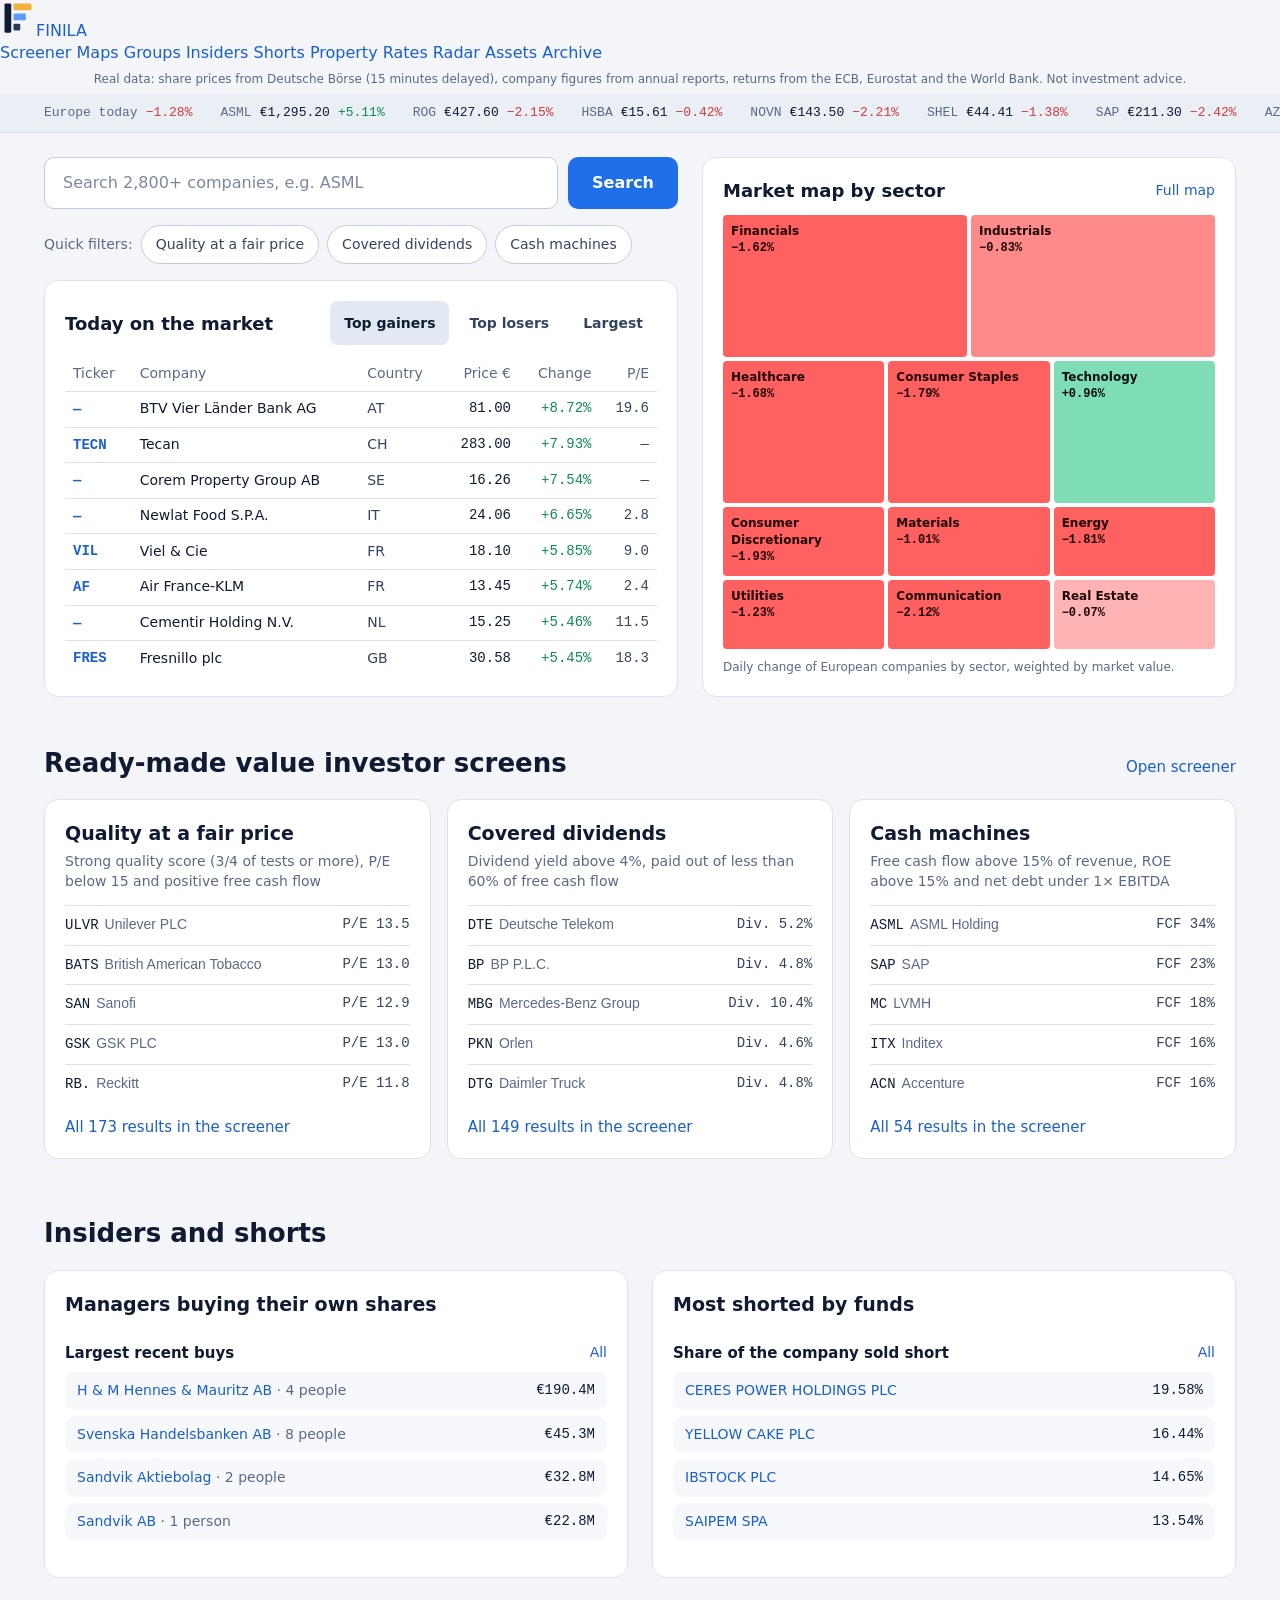
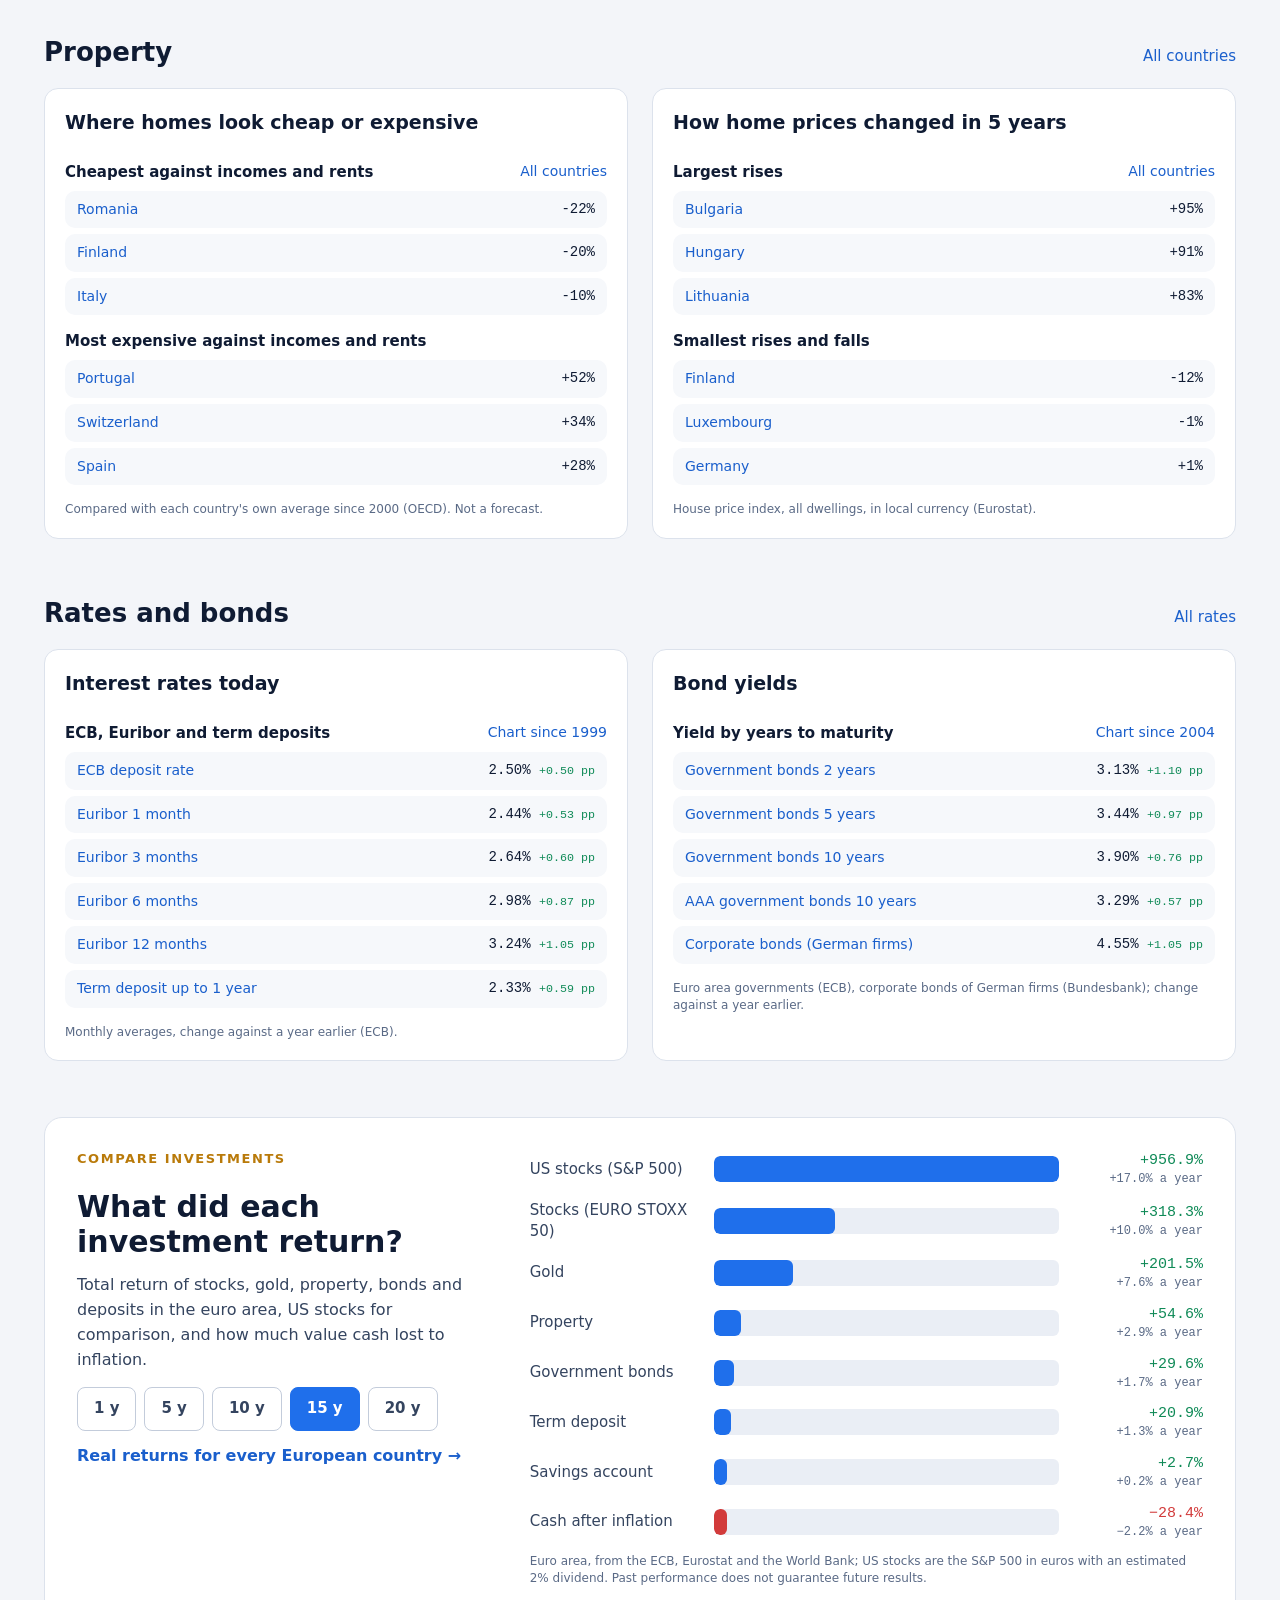
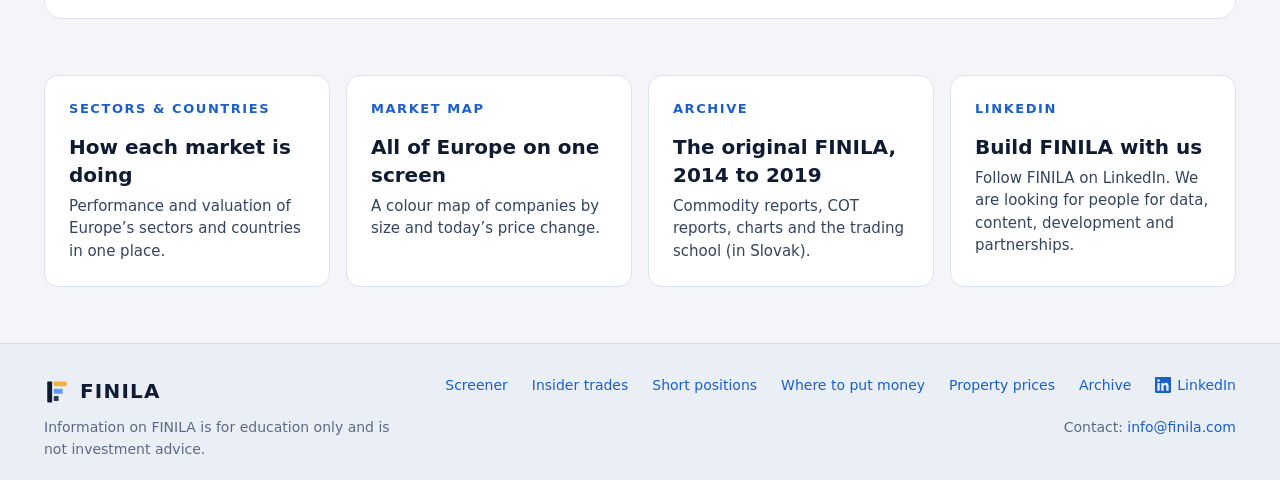
==== commit 64a97c18: "Revert the homepage Market Radar block for now (Lub: not on the homepage yet) Co-Authored-By: Claude" ====
--- a/index.html
+++ b/index.html
@@ -173,31 +173,6 @@
     </div>
   </section>
 
-  <section class="h-section" id="radar">
-    <div class="h-section-head">
-      <h2>Market Radar</h2>
-      <a href="/radar">All warning signs</a>
-    </div>
-    <div class="h-split">
-    <div class="h-card h-data">
-      <div class="h-card-head">
-        <h2>Warning lights on today</h2>
-      </div>
-      <h3 class="h-data-h" id="radar-count">US stock market</h3>
-      <ul class="h-list" id="radar-warn"></ul>
-      <p class="h-note">Red: past a level that came before trouble in the past. Amber: worth watching. No indicator tells you when a fall will come.</p>
-    </div>
-    <div class="h-card h-data">
-      <div class="h-card-head">
-        <h2>Key signals</h2>
-      </div>
-      <h3 class="h-data-h">Recession, stress and liquidity <a href="/radar">Charts since 1900</a></h3>
-      <ul class="h-list" id="radar-key"></ul>
-      <p class="h-note">Federal Reserve, ECB and Robert Shiller's data, refreshed every weekday.</p>
-    </div>
-    </div>
-  </section>
-
   <section class="h-section" id="porovnanie">
     <div class="h-card h-compare">
       <div class="h-compare-intro">
--- a/css/home.css
+++ b/css/home.css
@@ -209,8 +209,6 @@
 .h-data .h-list li { padding: 9px 12px; display: flex; justify-content: space-between; gap: 12px; }
 .h-data .h-list li span { margin: 0; }
 .h-data .h-list .v { font-family: var(--mono); color: var(--text); white-space: nowrap; }
-.h-dot { display: inline-block; width: 9px; height: 9px; border-radius: 50%; margin-right: 8px; vertical-align: 1px; }
-.h-dot-red { background: var(--down); } .h-dot-amber { background: var(--amber); } .h-dot-green { background: var(--up); }
 .h-bar .val small { display: block; font-size: 12px; color: var(--muted); }
 .h-footer-nav .h-li { vertical-align: -3px; margin-right: 6px; }
 .h-footer-side { display: flex; flex-direction: column; align-items: flex-end; gap: 21px; }
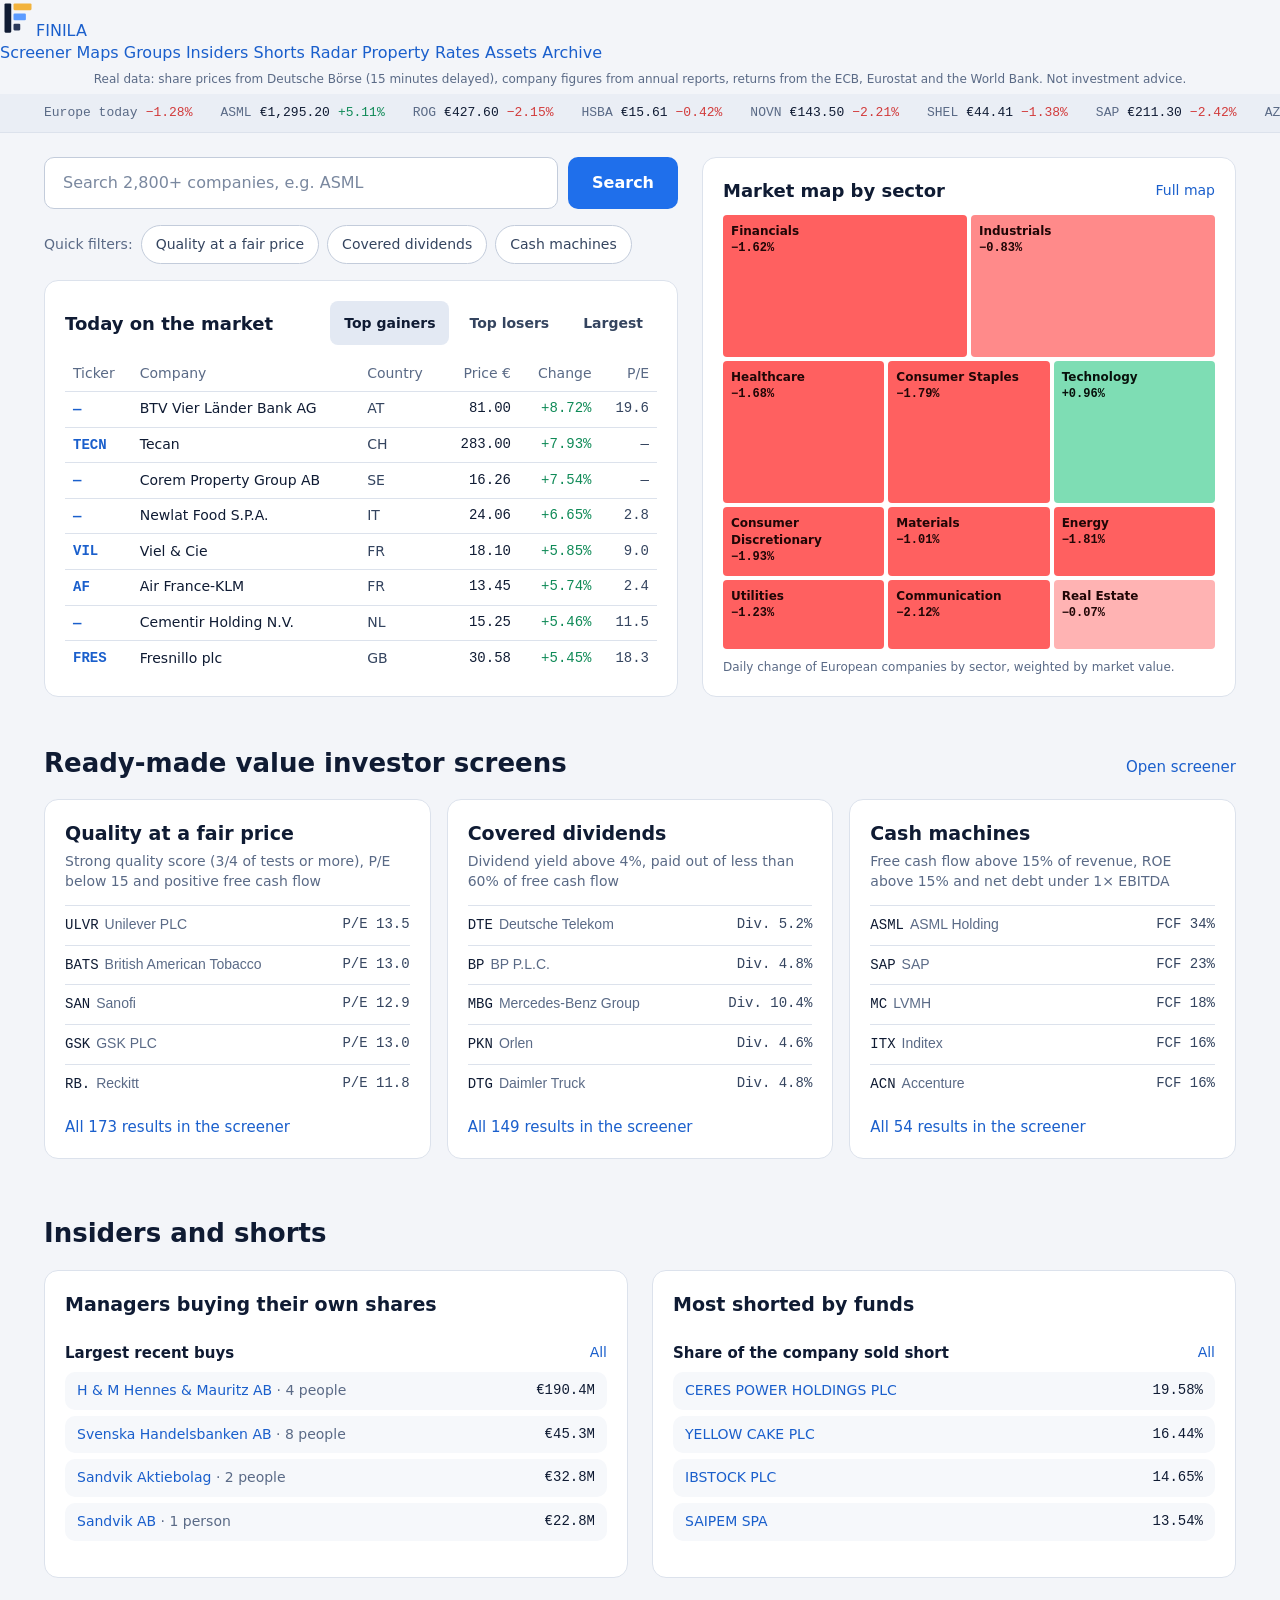
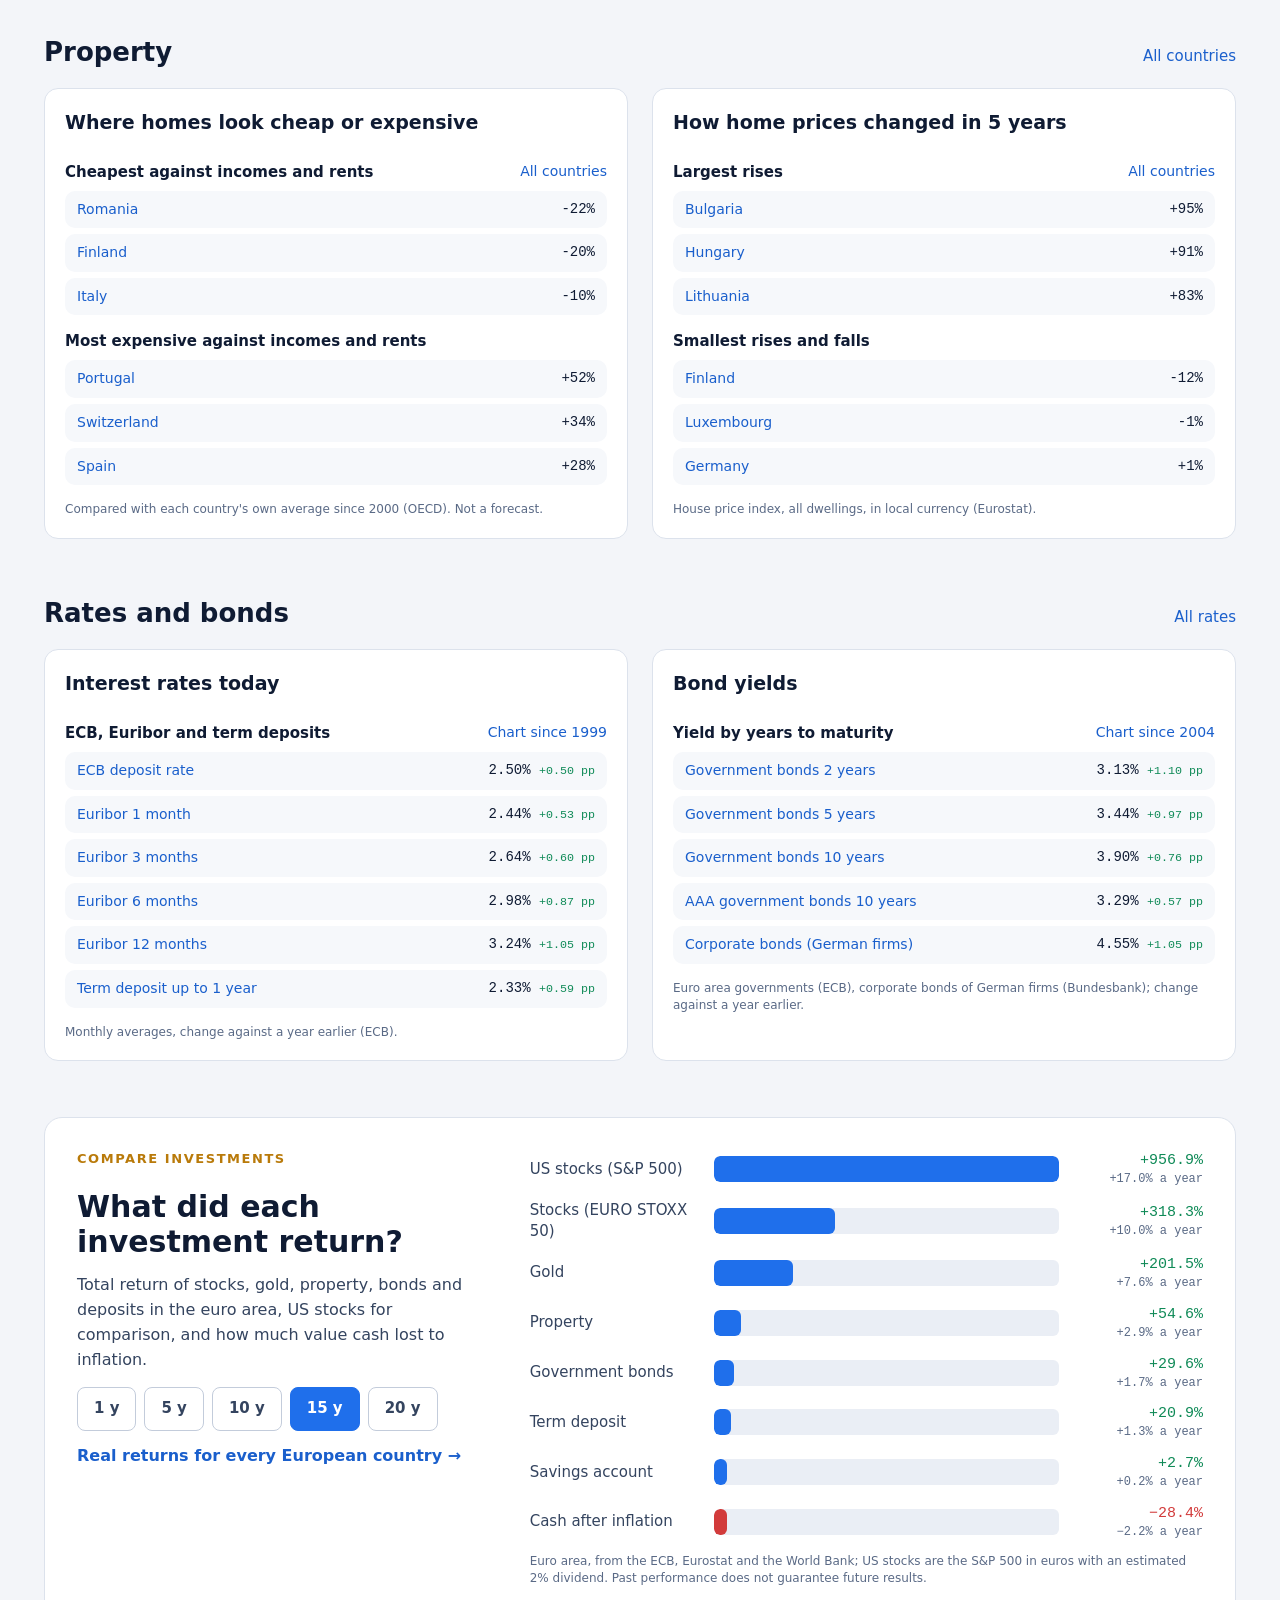
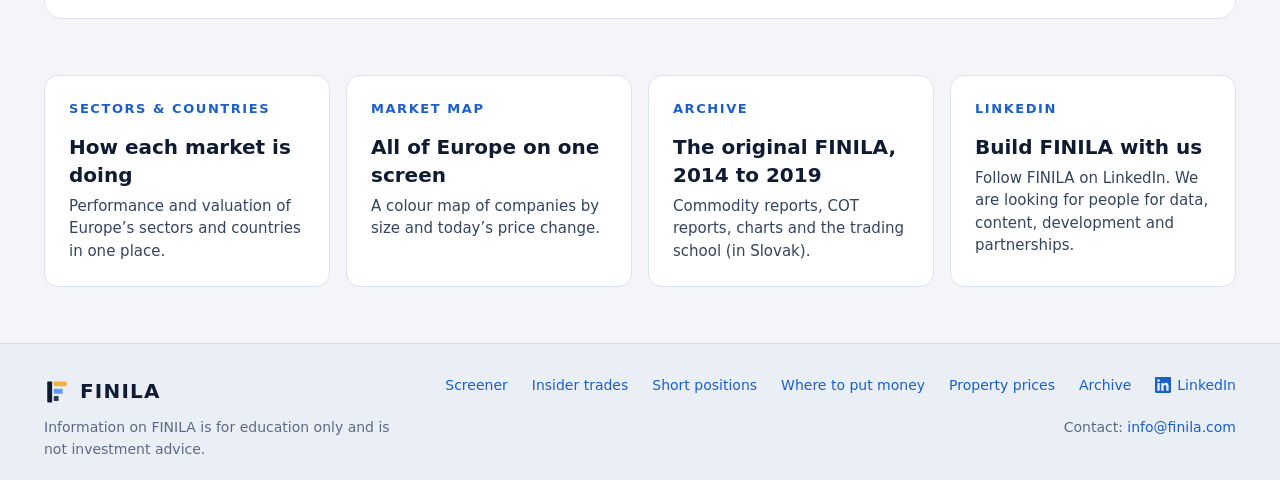
==== commit 61c18a21: "Menu: Radar after Shorts, before Property (Lub: it belongs with the stock pages) Co-Authored-By: Cla" ====
--- a/index.html
+++ b/index.html
@@ -36,9 +36,9 @@
       <a href="/groups">Groups</a>
       <a href="/insiders">Insiders</a>
       <a href="/shorts">Shorts</a>
+      <a href="/radar">Radar</a>
       <a href="/property">Property</a>
       <a href="/rates">Rates</a>
-      <a href="/radar">Radar</a>
       <a href="/assets">Assets</a>
       <a href="/archiv/">Archive</a>
     </nav>
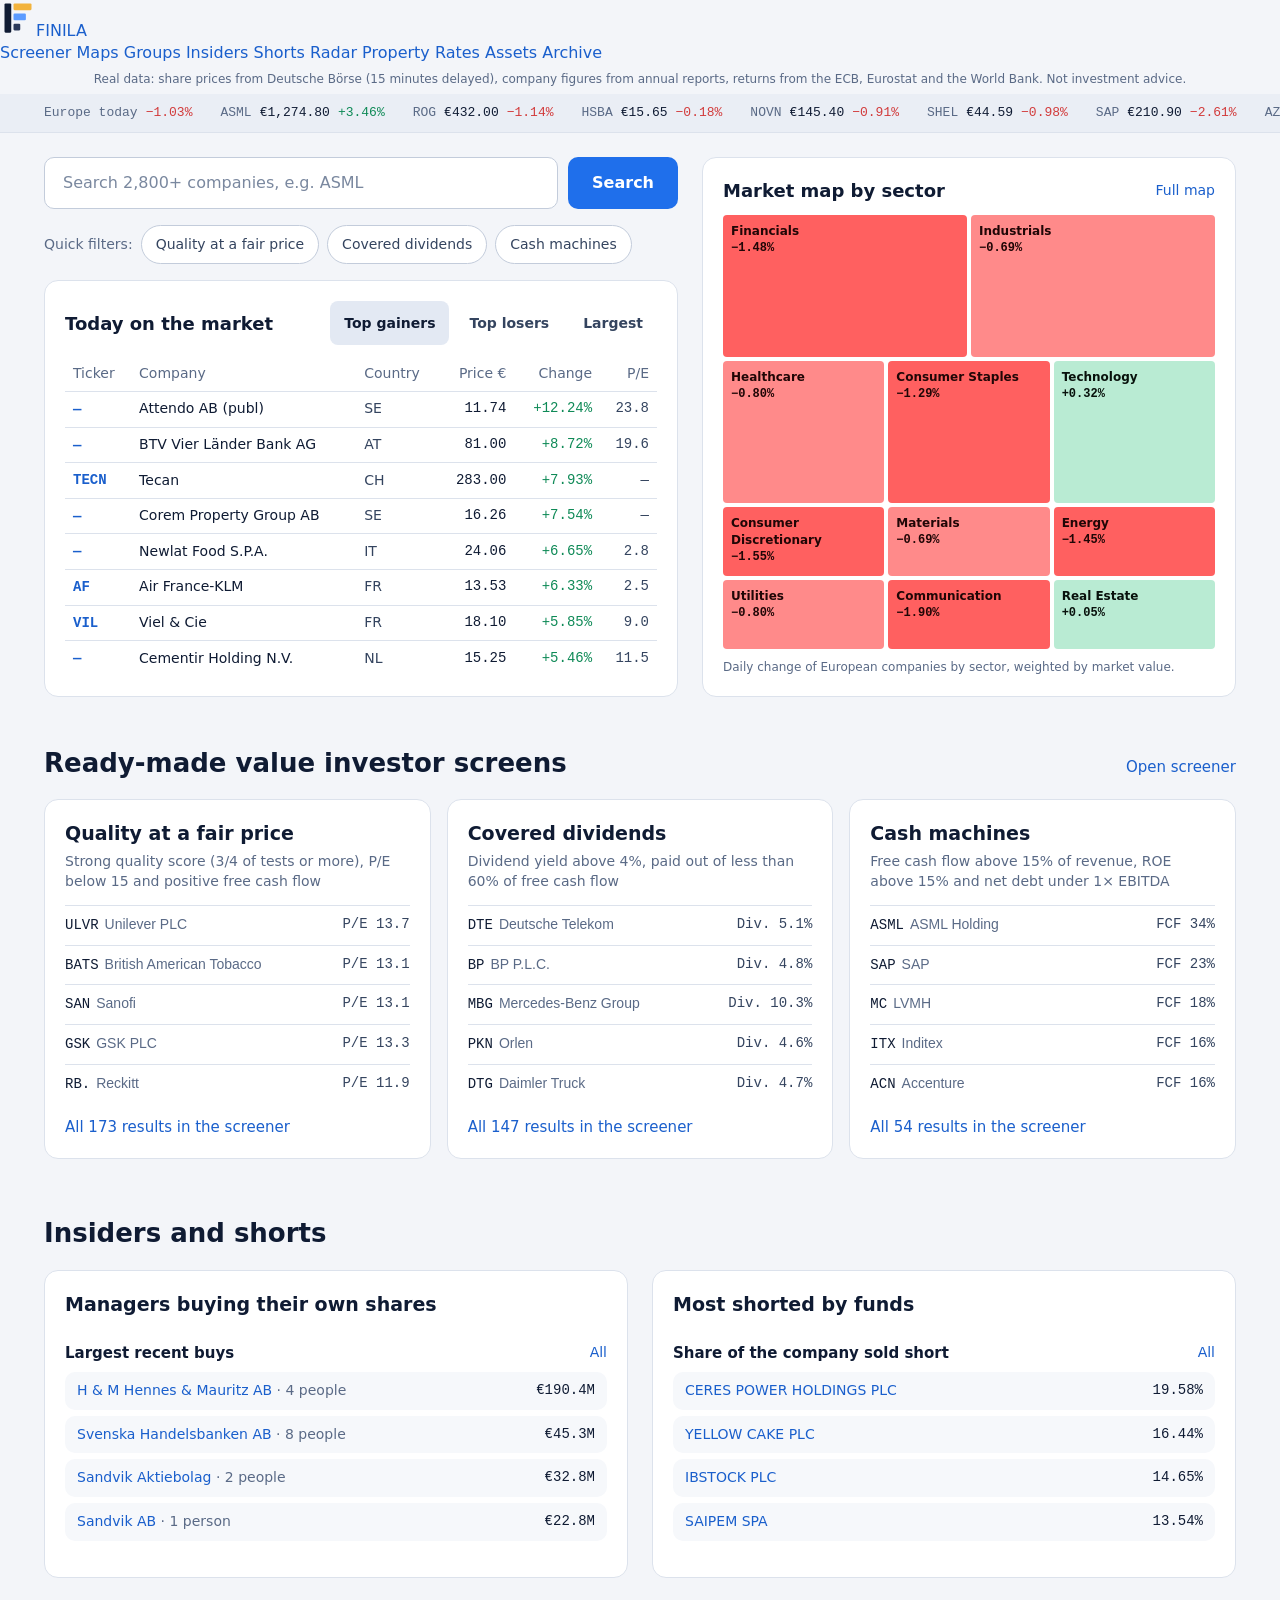
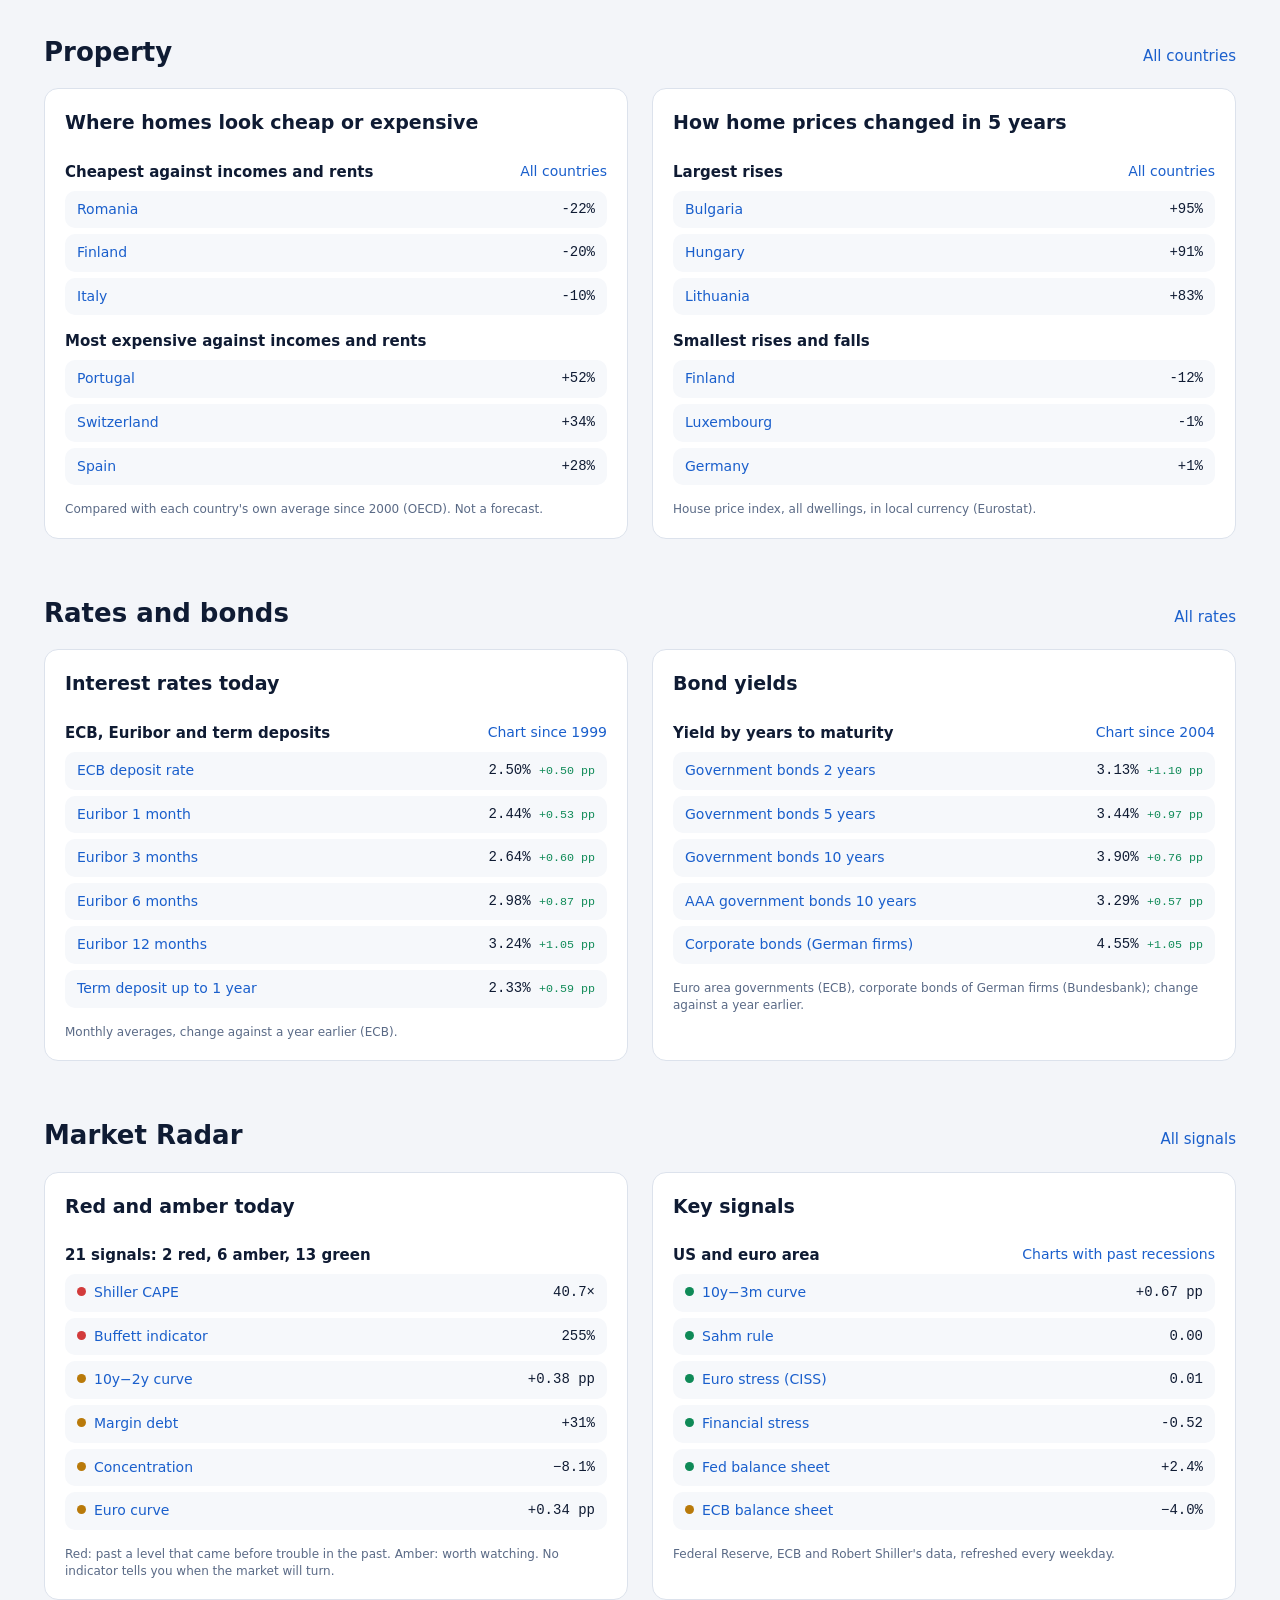
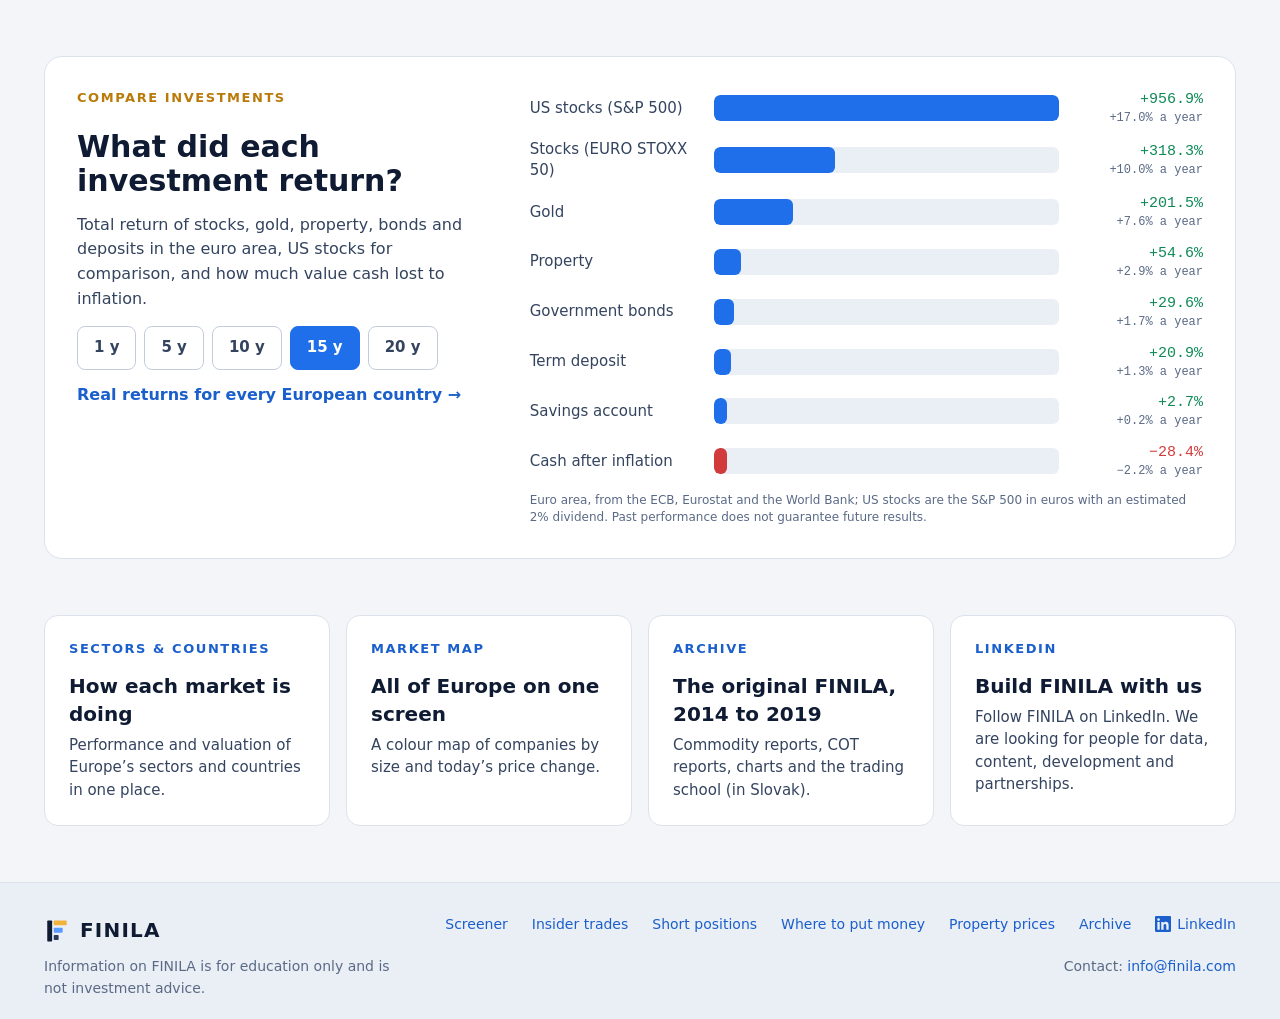
==== commit 547f3a35: "Homepage: Market Radar block back (Lub OK), neutral wording, US and euro area key signals Co-Authore" ====
--- a/index.html
+++ b/index.html
@@ -173,6 +173,31 @@
     </div>
   </section>
 
+  <section class="h-section" id="radar">
+    <div class="h-section-head">
+      <h2>Market Radar</h2>
+      <a href="/radar">All signals</a>
+    </div>
+    <div class="h-split">
+    <div class="h-card h-data">
+      <div class="h-card-head">
+        <h2>Red and amber today</h2>
+      </div>
+      <h3 class="h-data-h" id="radar-count">Market signals</h3>
+      <ul class="h-list" id="radar-warn"></ul>
+      <p class="h-note">Red: past a level that came before trouble in the past. Amber: worth watching. No indicator tells you when the market will turn.</p>
+    </div>
+    <div class="h-card h-data">
+      <div class="h-card-head">
+        <h2>Key signals</h2>
+      </div>
+      <h3 class="h-data-h">US and euro area <a href="/radar">Charts with past recessions</a></h3>
+      <ul class="h-list" id="radar-key"></ul>
+      <p class="h-note">Federal Reserve, ECB and Robert Shiller's data, refreshed every weekday.</p>
+    </div>
+    </div>
+  </section>
+
   <section class="h-section" id="porovnanie">
     <div class="h-card h-compare">
       <div class="h-compare-intro">
--- a/css/home.css
+++ b/css/home.css
@@ -209,6 +209,8 @@
 .h-data .h-list li { padding: 9px 12px; display: flex; justify-content: space-between; gap: 12px; }
 .h-data .h-list li span { margin: 0; }
 .h-data .h-list .v { font-family: var(--mono); color: var(--text); white-space: nowrap; }
+.h-dot { display: inline-block; width: 9px; height: 9px; border-radius: 50%; margin-right: 8px; vertical-align: 1px; }
+.h-dot-red { background: var(--down); } .h-dot-amber { background: var(--amber); } .h-dot-green { background: var(--up); }
 .h-bar .val small { display: block; font-size: 12px; color: var(--muted); }
 .h-footer-nav .h-li { vertical-align: -3px; margin-right: 6px; }
 .h-footer-side { display: flex; flex-direction: column; align-items: flex-end; gap: 21px; }
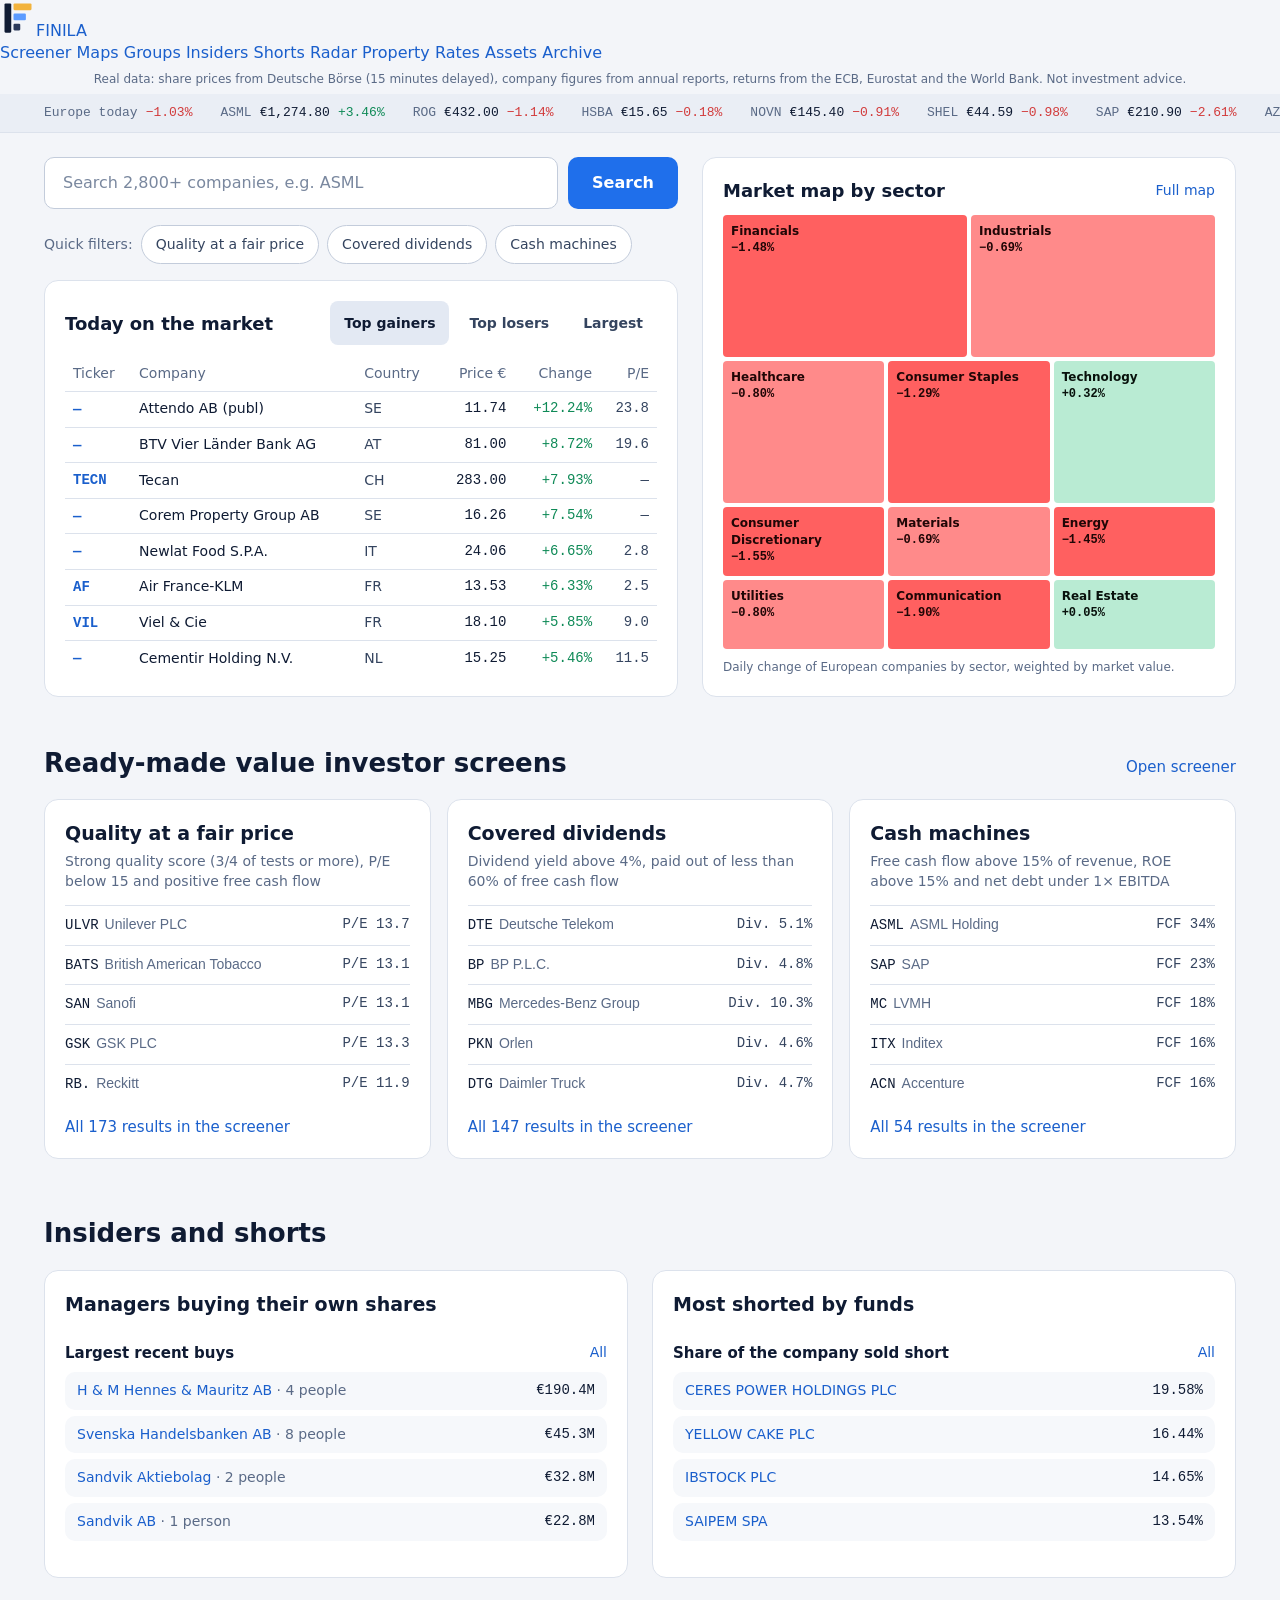
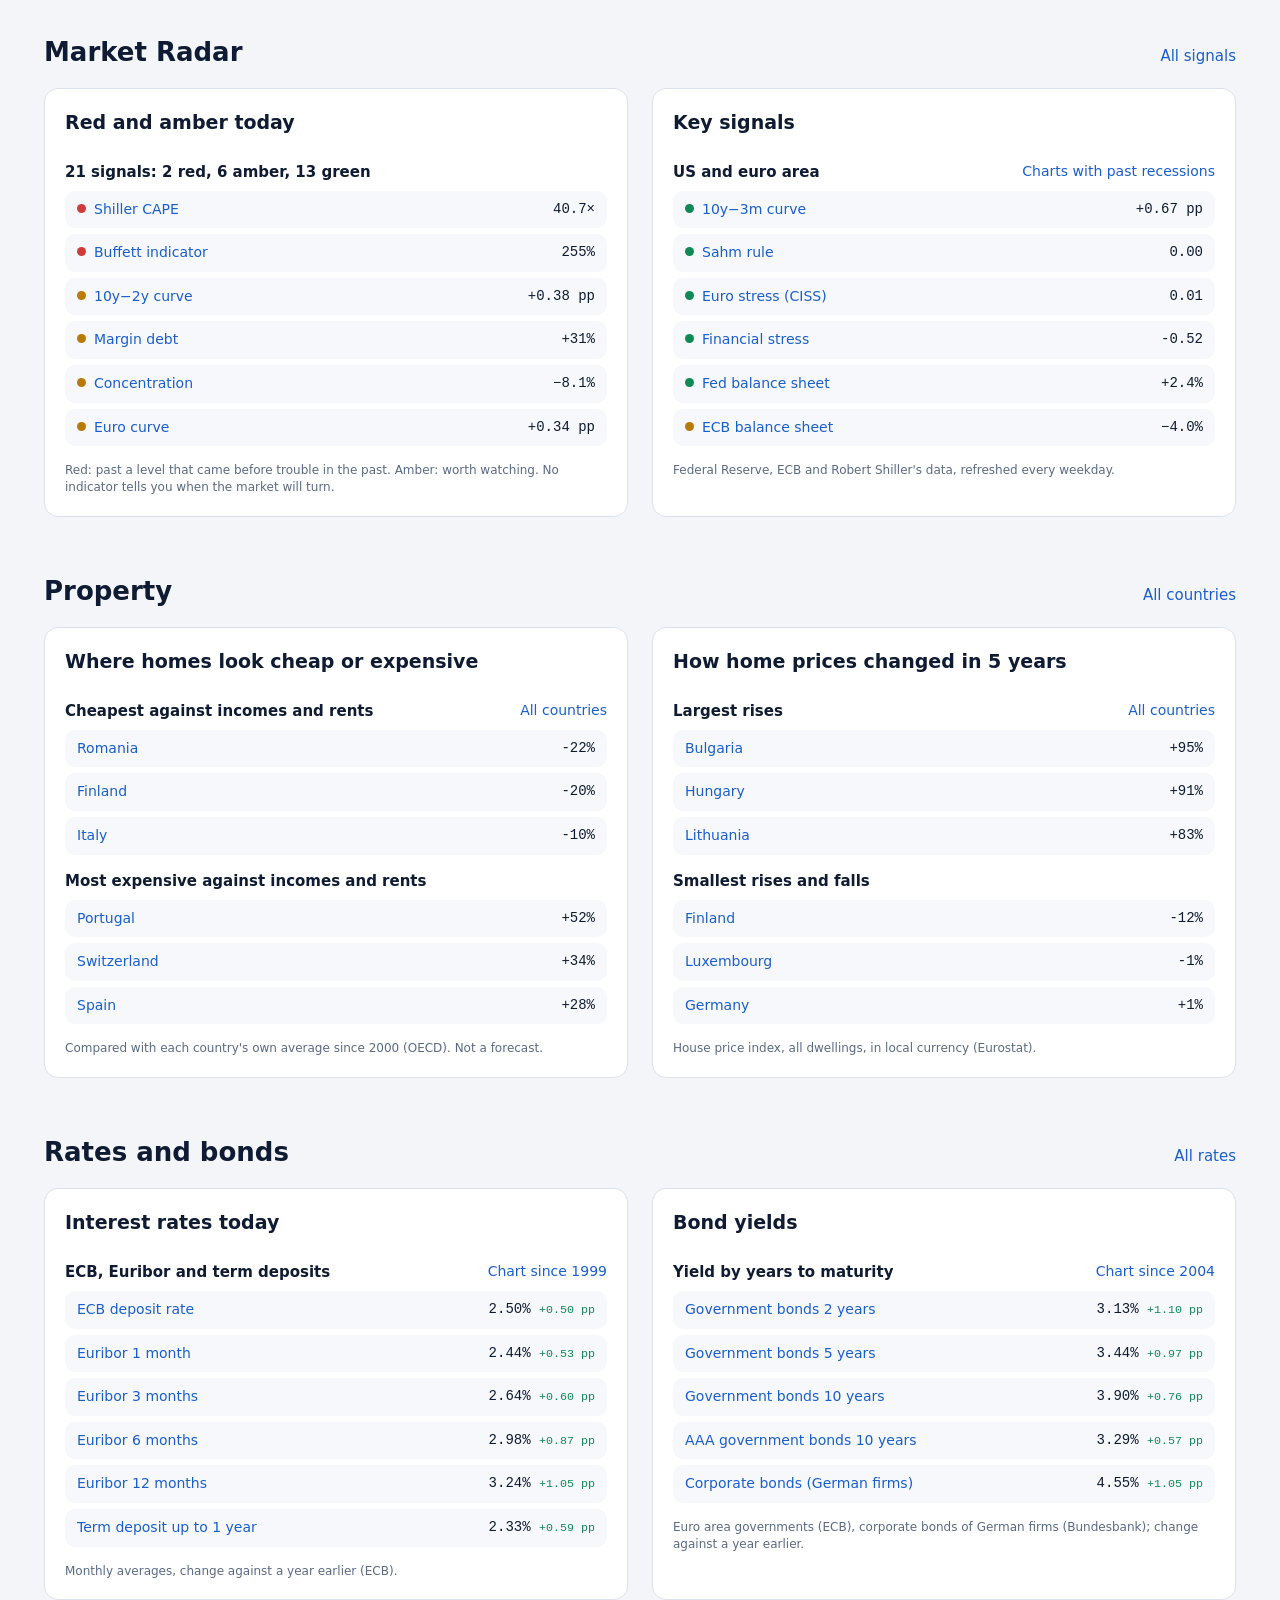
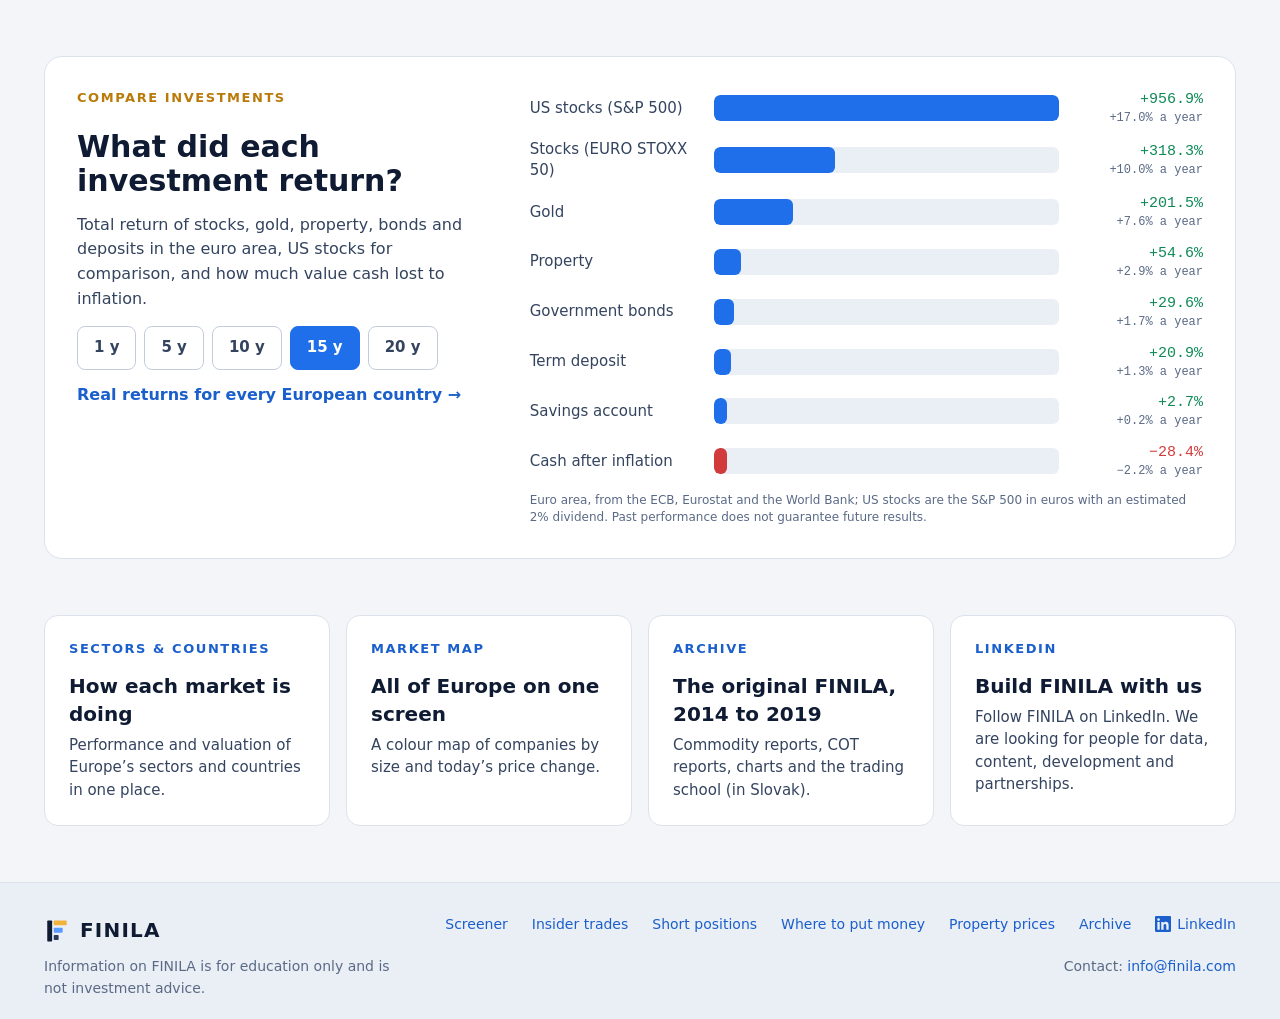
==== commit 4925057e: "Homepage: Radar block after Insiders and shorts, in menu order Co-Authored-By: Claude Opus 5.5 <nore" ====
--- a/index.html
+++ b/index.html
@@ -119,6 +119,31 @@
     </div>
   </section>
 
+  <section class="h-section" id="radar">
+    <div class="h-section-head">
+      <h2>Market Radar</h2>
+      <a href="/radar">All signals</a>
+    </div>
+    <div class="h-split">
+    <div class="h-card h-data">
+      <div class="h-card-head">
+        <h2>Red and amber today</h2>
+      </div>
+      <h3 class="h-data-h" id="radar-count">Market signals</h3>
+      <ul class="h-list" id="radar-warn"></ul>
+      <p class="h-note">Red: past a level that came before trouble in the past. Amber: worth watching. No indicator tells you when the market will turn.</p>
+    </div>
+    <div class="h-card h-data">
+      <div class="h-card-head">
+        <h2>Key signals</h2>
+      </div>
+      <h3 class="h-data-h">US and euro area <a href="/radar">Charts with past recessions</a></h3>
+      <ul class="h-list" id="radar-key"></ul>
+      <p class="h-note">Federal Reserve, ECB and Robert Shiller's data, refreshed every weekday.</p>
+    </div>
+    </div>
+  </section>
+
   <section class="h-section" id="property">
     <div class="h-section-head">
       <h2>Property</h2>
@@ -169,31 +194,6 @@
       <h3 class="h-data-h">Yield by years to maturity <a href="/rates">Chart since 2004</a></h3>
       <ul class="h-list" id="rates-bonds"></ul>
       <p class="h-note">Euro area governments (ECB), corporate bonds of German firms (Bundesbank); change against a year earlier.</p>
-    </div>
-    </div>
-  </section>
-
-  <section class="h-section" id="radar">
-    <div class="h-section-head">
-      <h2>Market Radar</h2>
-      <a href="/radar">All signals</a>
-    </div>
-    <div class="h-split">
-    <div class="h-card h-data">
-      <div class="h-card-head">
-        <h2>Red and amber today</h2>
-      </div>
-      <h3 class="h-data-h" id="radar-count">Market signals</h3>
-      <ul class="h-list" id="radar-warn"></ul>
-      <p class="h-note">Red: past a level that came before trouble in the past. Amber: worth watching. No indicator tells you when the market will turn.</p>
-    </div>
-    <div class="h-card h-data">
-      <div class="h-card-head">
-        <h2>Key signals</h2>
-      </div>
-      <h3 class="h-data-h">US and euro area <a href="/radar">Charts with past recessions</a></h3>
-      <ul class="h-list" id="radar-key"></ul>
-      <p class="h-note">Federal Reserve, ECB and Robert Shiller's data, refreshed every weekday.</p>
     </div>
     </div>
   </section>
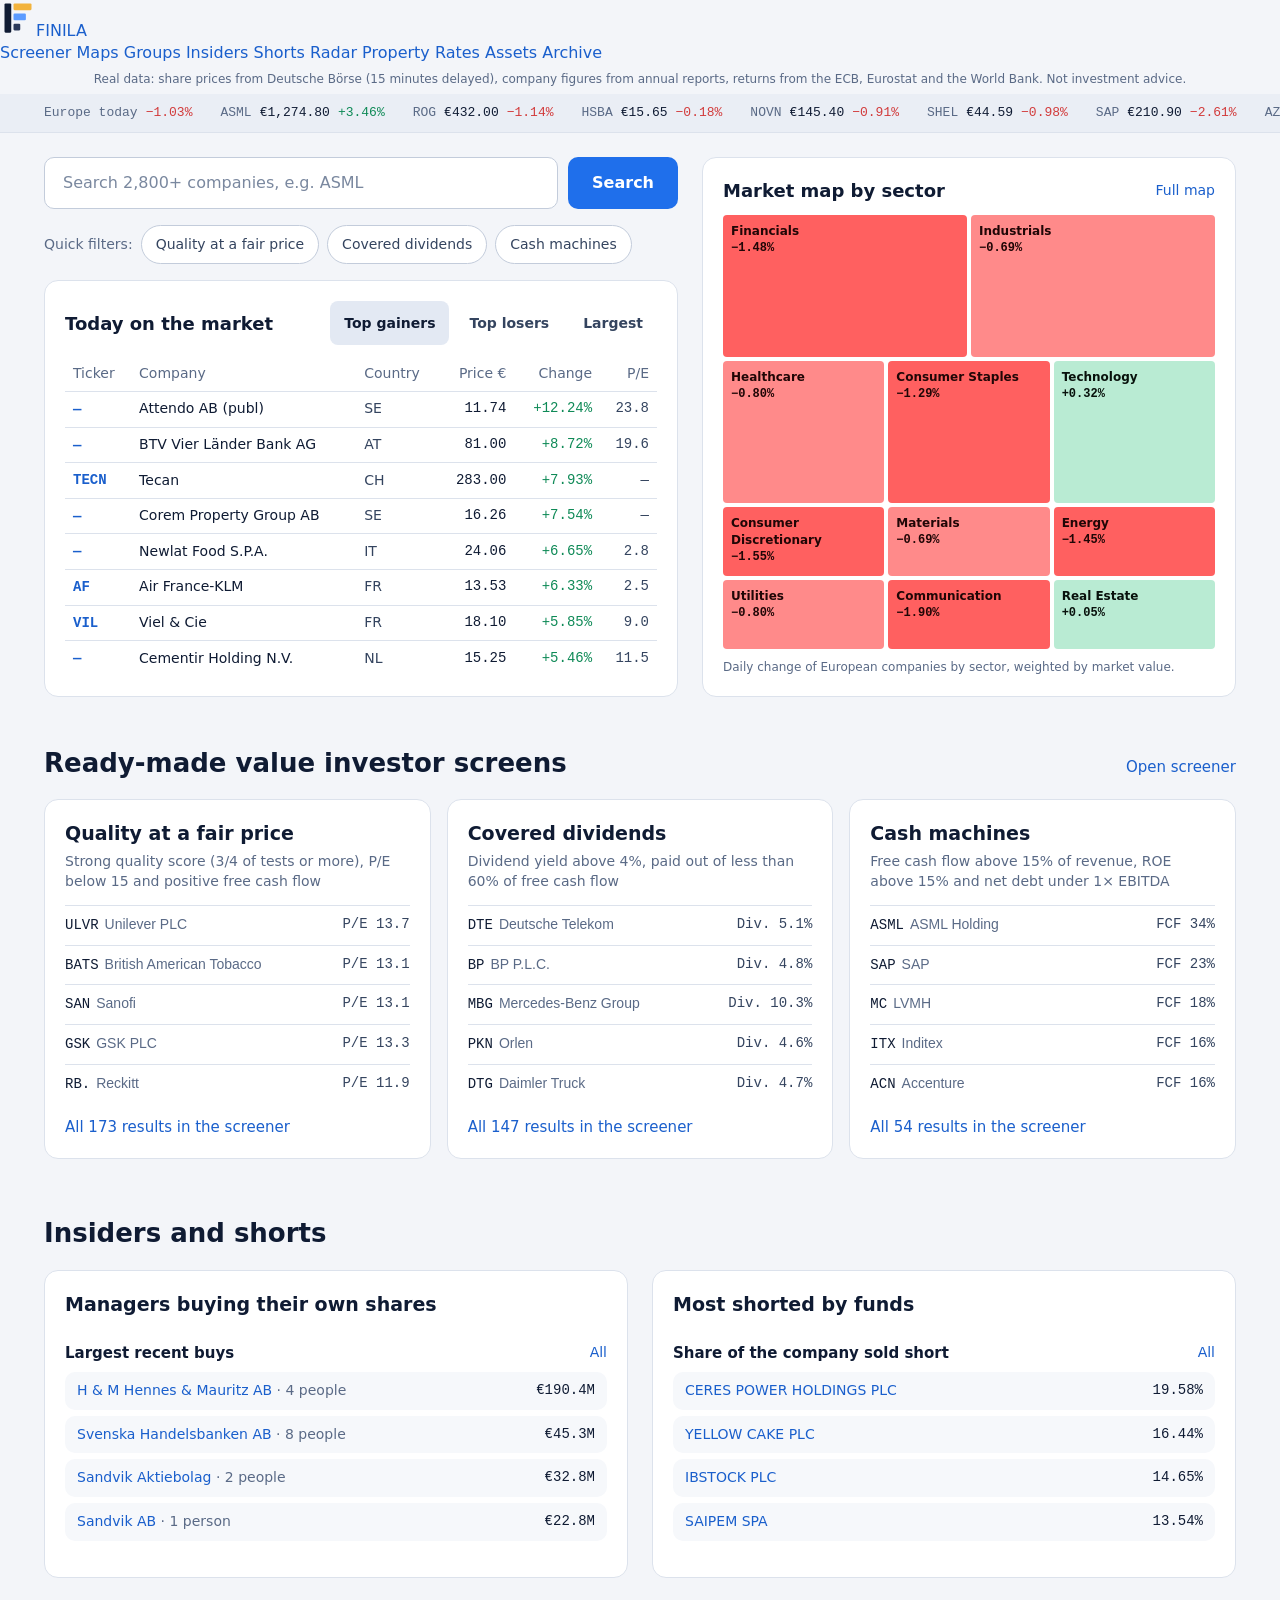
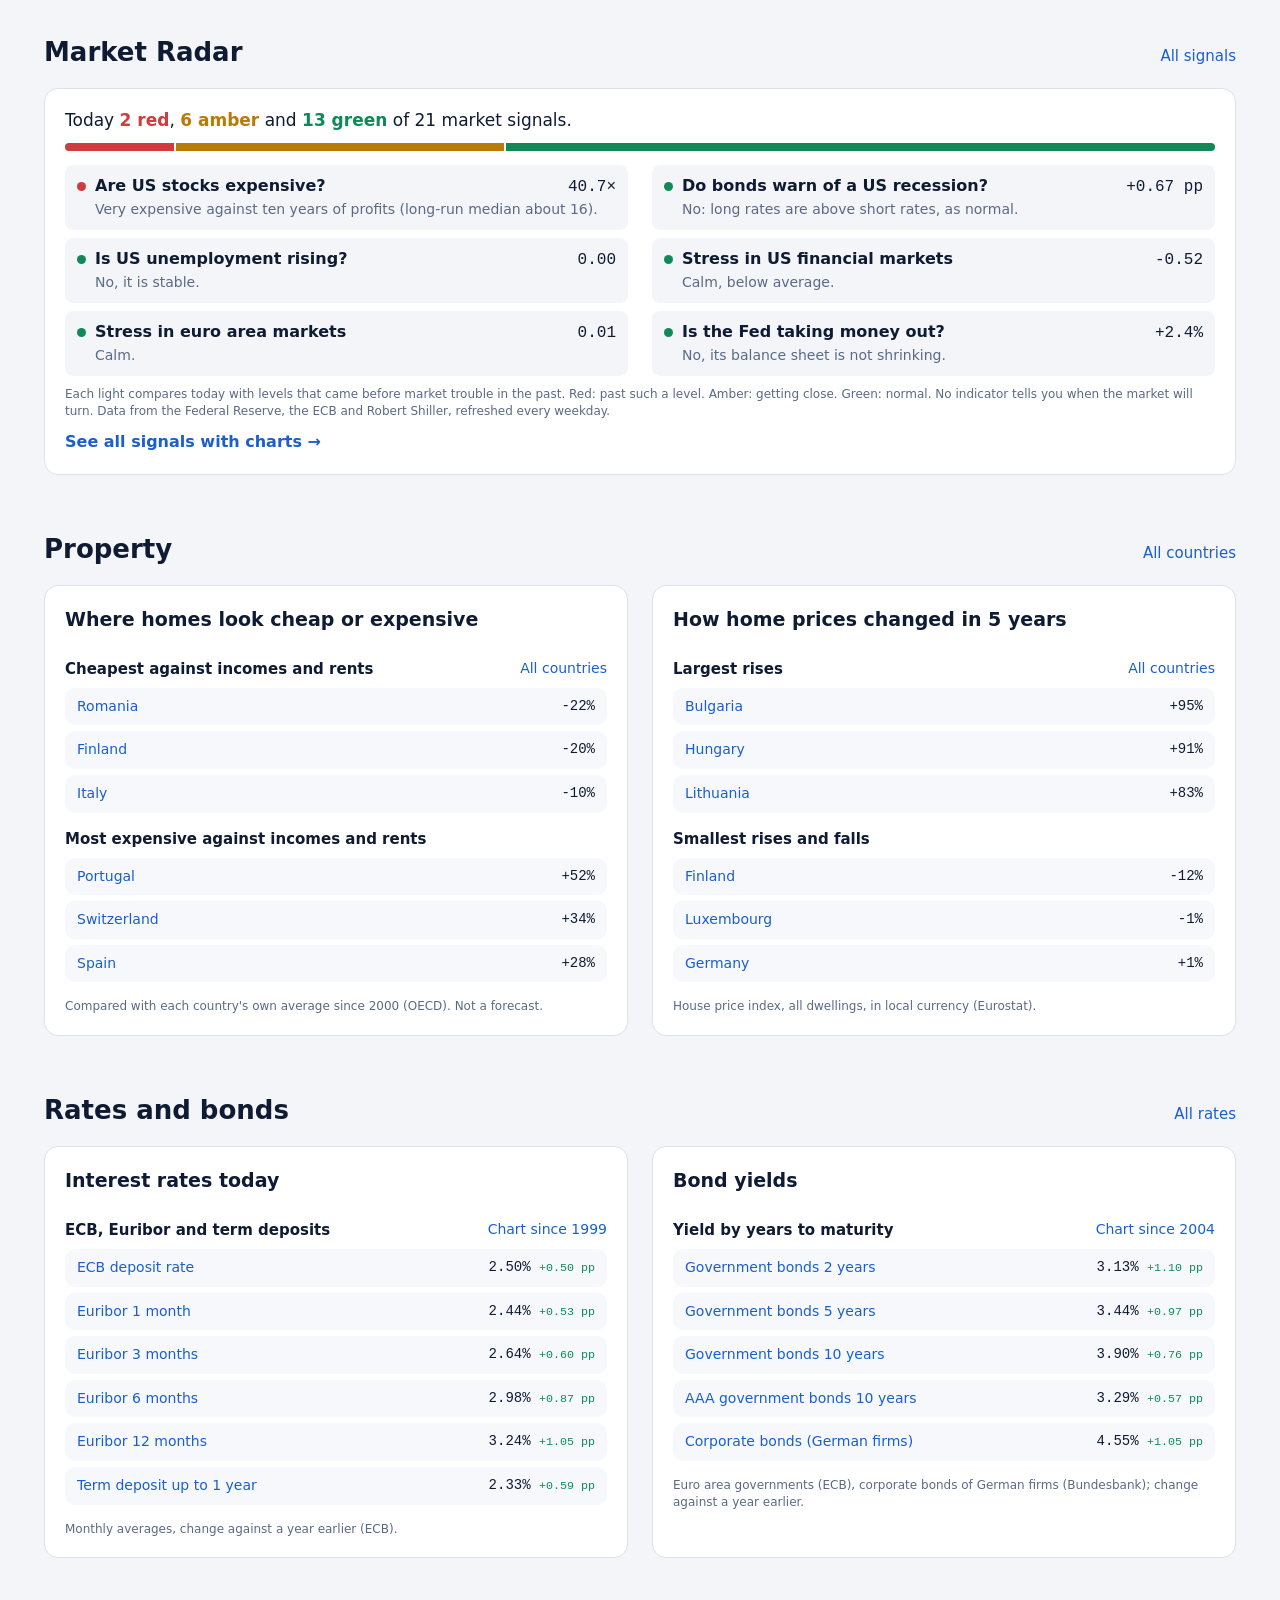
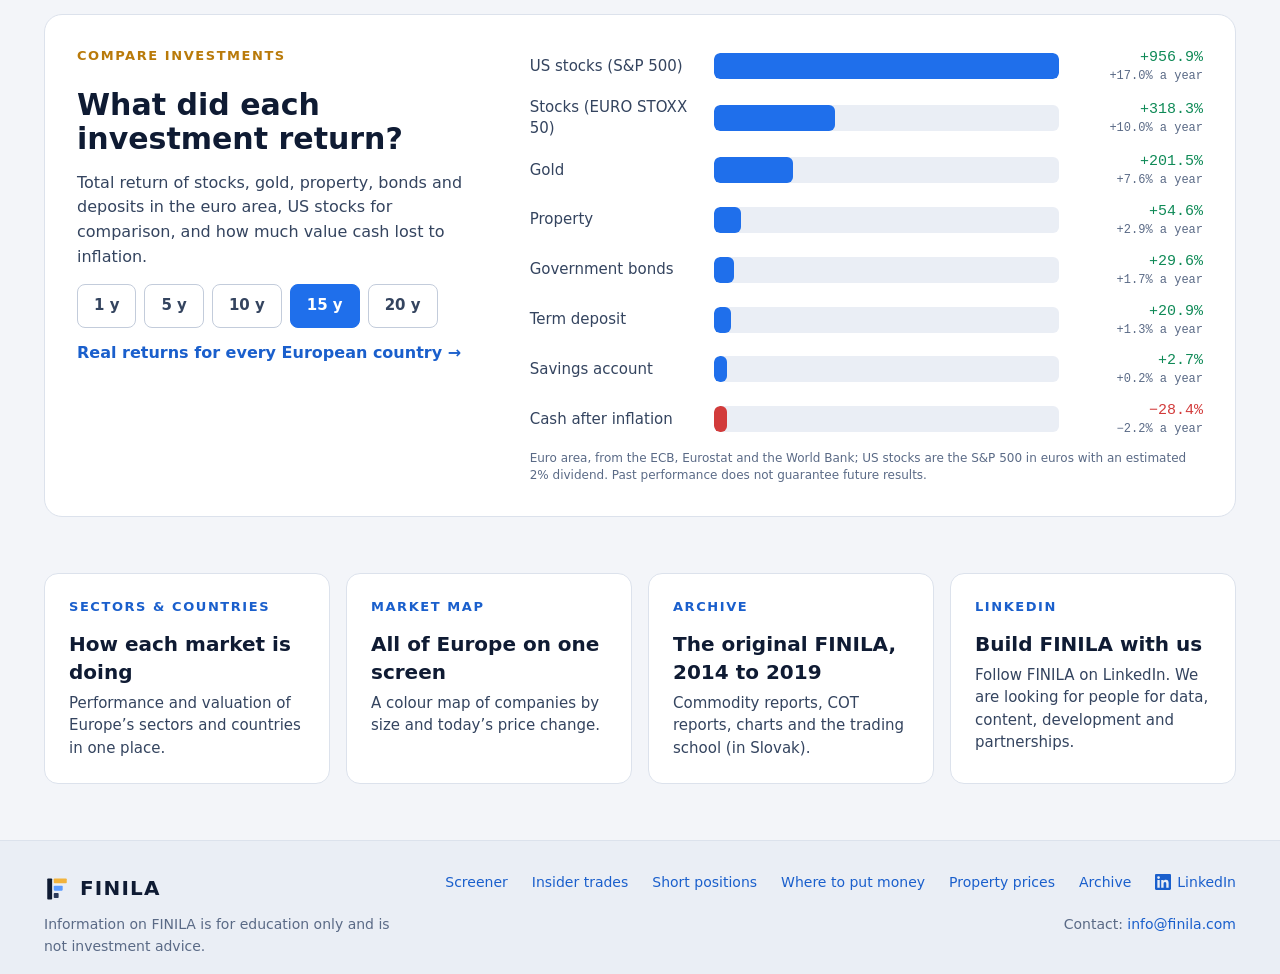
==== commit 9d23f3a5: "Homepage Radar block: plain questions with one-line answers, summary bar Co-Authored-By: Claude Opus" ====
--- a/index.html
+++ b/index.html
@@ -124,23 +124,12 @@
       <h2>Market Radar</h2>
       <a href="/radar">All signals</a>
     </div>
-    <div class="h-split">
-    <div class="h-card h-data">
-      <div class="h-card-head">
-        <h2>Red and amber today</h2>
-      </div>
-      <h3 class="h-data-h" id="radar-count">Market signals</h3>
-      <ul class="h-list" id="radar-warn"></ul>
-      <p class="h-note">Red: past a level that came before trouble in the past. Amber: worth watching. No indicator tells you when the market will turn.</p>
-    </div>
-    <div class="h-card h-data">
-      <div class="h-card-head">
-        <h2>Key signals</h2>
-      </div>
-      <h3 class="h-data-h">US and euro area <a href="/radar">Charts with past recessions</a></h3>
-      <ul class="h-list" id="radar-key"></ul>
-      <p class="h-note">Federal Reserve, ECB and Robert Shiller's data, refreshed every weekday.</p>
-    </div>
+    <div class="h-card h-radar">
+      <p class="h-radar-sum" id="radar-sum">Where the stock market stands today</p>
+      <div class="h-radar-bar" id="radar-bar" aria-hidden="true"></div>
+      <ul class="h-radar-list" id="radar-key"></ul>
+      <p class="h-note">Each light compares today with levels that came before market trouble in the past. Red: past such a level. Amber: getting close. Green: normal. No indicator tells you when the market will turn. Data from the Federal Reserve, the ECB and Robert Shiller, refreshed every weekday.</p>
+      <a class="h-radar-more" href="/radar">See all signals with charts →</a>
     </div>
   </section>
 
--- a/css/home.css
+++ b/css/home.css
@@ -216,3 +216,17 @@
 .h-footer-side { display: flex; flex-direction: column; align-items: flex-end; gap: 21px; }
 .h-footer-contact { margin: 0; line-height: 1.55; }
 @media (max-width: 700px) { .h-footer-side { align-items: flex-start; } }
+
+/* Market Radar block on the homepage */
+.h-radar-sum { font-size: 17px; color: var(--text); margin-bottom: 10px; }
+.h-radar-sum .t-red { color: var(--down); } .h-radar-sum .t-amber { color: var(--amber); } .h-radar-sum .t-green { color: var(--up); }
+.h-radar-bar { display: flex; height: 8px; border-radius: 4px; overflow: hidden; gap: 2px; margin-bottom: 14px; }
+.h-radar-bar i { display: block; }
+.h-radar-list { list-style: none; padding: 0; margin: 0; display: grid; grid-template-columns: 1fr 1fr; gap: 8px 24px; }
+.h-radar-list a { display: grid; grid-template-columns: 18px 1fr auto; align-items: baseline; padding: 10px 12px; border-radius: 8px; background: var(--bg); color: var(--text); text-decoration: none; }
+.h-radar-list a:hover { background: var(--bg-alt); }
+.h-radar-list .q { font-weight: 600; }
+.h-radar-list .v { font-family: var(--mono); white-space: nowrap; padding-left: 12px; }
+.h-radar-list .a { grid-column: 2 / 4; font-size: 14px; color: var(--muted); margin-top: 2px; }
+.h-radar-more { display: inline-block; margin-top: 12px; font-weight: 600; }
+@media (max-width: 760px) { .h-radar-list { grid-template-columns: 1fr; } }
